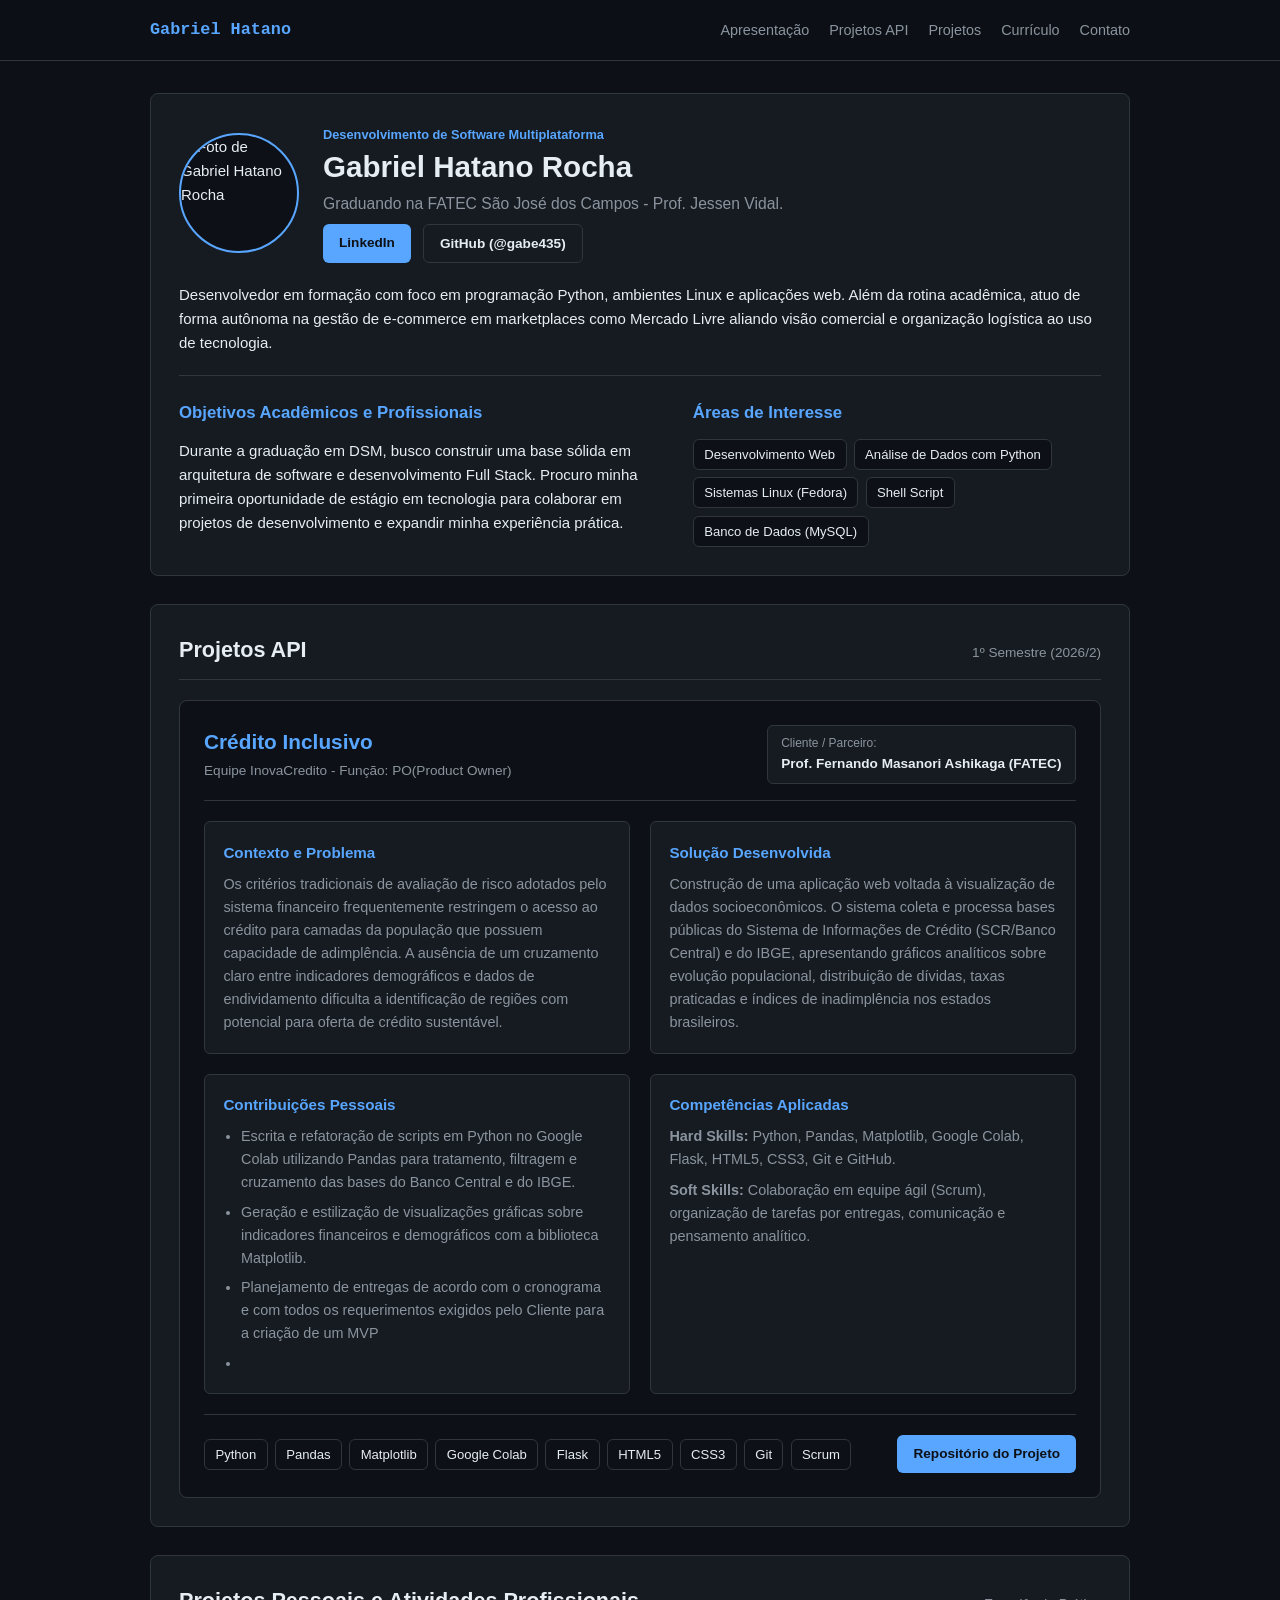
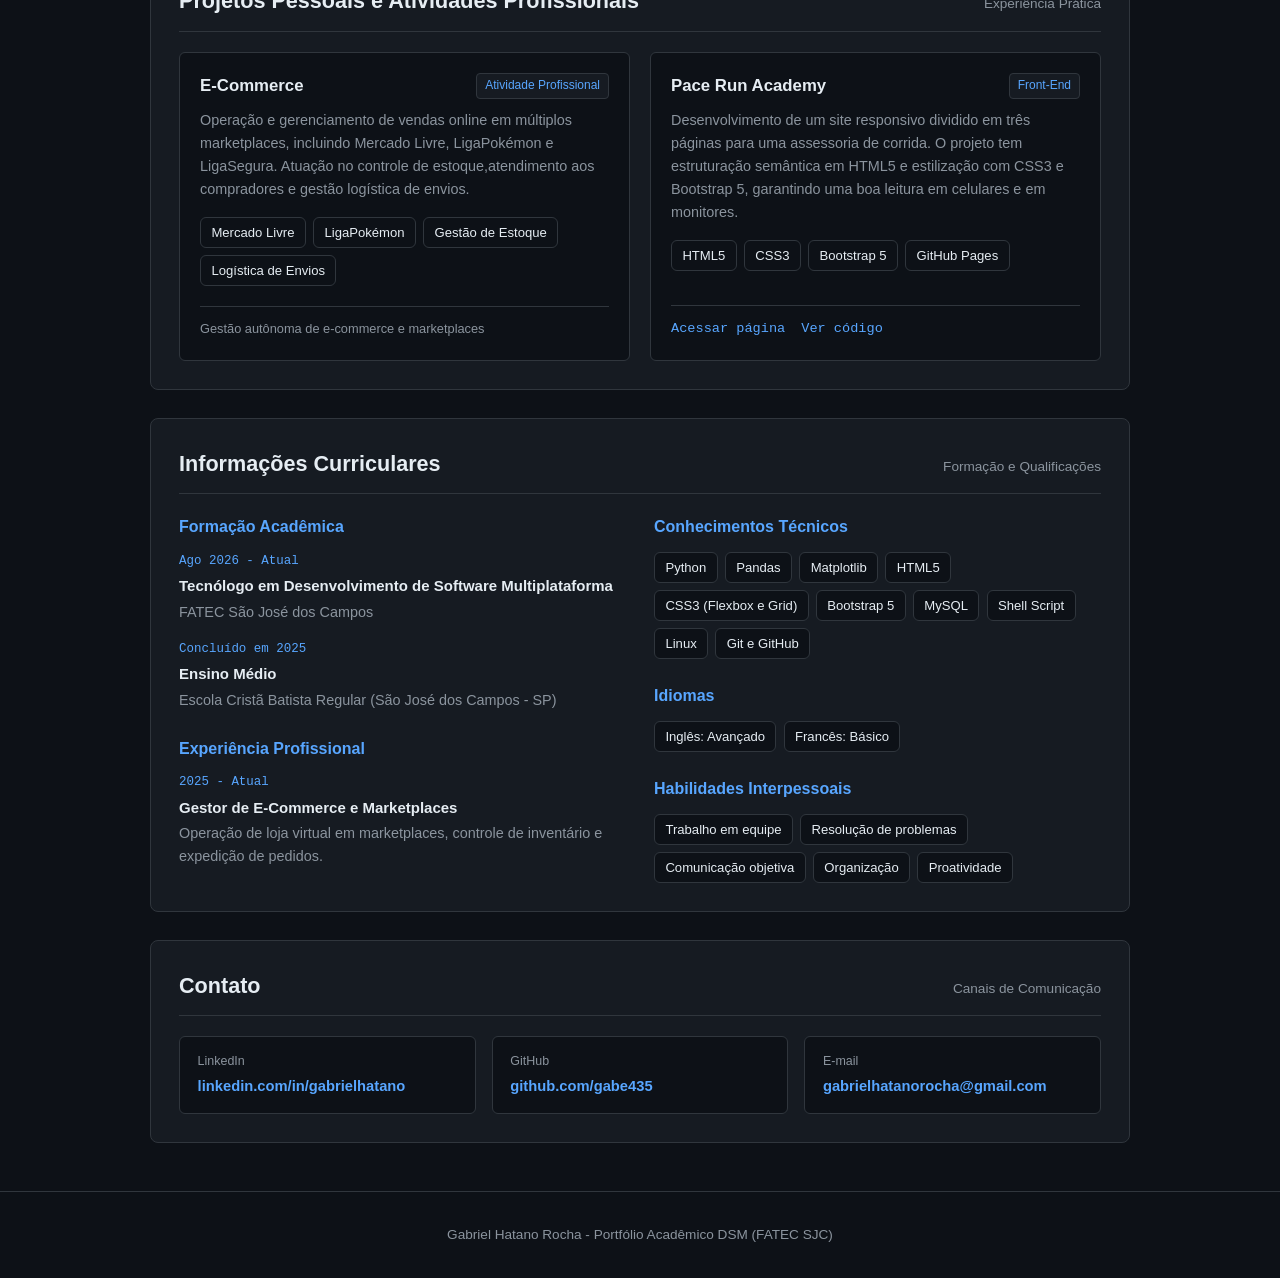
==== index.html @ 2e5ca34a "Add project planning contribution to personal contributions" ====
<!DOCTYPE html>
<html lang="pt-BR">
<head>
    <meta charset="UTF-8">
    <meta name="viewport" content="width=device-width, initial-scale=1.0">
    <title>Gabriel Hatano Rocha | Portfólio Acadêmico</title>
    <link rel="stylesheet" href="style.css">
</head>
<body>

    <header class="header">
        <div class="container navbar">
            <a href="#apresentacao" class="logo">Gabriel Hatano</a>
            <nav aria-label="Menu principal">
                <ul class="nav-links">
                    <li><a href="#apresentacao">Apresentação</a></li>
                    <li><a href="#projetos-api">Projetos API</a></li>
                    <li><a href="#projetos">Projetos</a></li>
                    <li><a href="#curriculo">Currículo</a></li>
                    <li><a href="#contato">Contato</a></li>
                </ul>
            </nav>
        </div>
    </header>

    <main class="container main-layout">
        <section id="apresentacao" class="card section-block">
            <div class="profile-header">
                <img src="https://github.com/gabe435.png" alt="Foto de Gabriel Hatano Rocha" class="profile-img">
                <div class="profile-title">
                    <span class="tag-course">Desenvolvimento de Software Multiplataforma</span>
                    <h1>Gabriel Hatano Rocha</h1>
                    <p class="lead">
                        Graduando na FATEC São José dos Campos - Prof. Jessen Vidal.
                    </p>
                    <div class="action-links mt-sm">
                        <a href="https://www.linkedin.com/in/gabrielhatano/" target="_blank" rel="noopener noreferrer" class="btn btn-primary">
                            LinkedIn
                        </a>
                        <a href="https://github.com/gabe435" target="_blank" rel="noopener noreferrer" class="btn btn-outline">
                            GitHub (@gabe435)
                        </a>
                    </div>
                </div>
            </div>

            <p class="bio-text">
                Desenvolvedor em formação com foco em programação Python, ambientes Linux e aplicações web. Além da rotina acadêmica, atuo de forma autônoma na gestão de e-commerce em marketplaces como Mercado Livre aliando visão comercial e organização logística ao uso de tecnologia.
            </p>

            <div class="info-grid">
                <div class="info-box">
                    <h2>Objetivos Acadêmicos e Profissionais</h2>
                    <p class="text-block">
                        Durante a graduação em DSM, busco construir uma base sólida em arquitetura de software e desenvolvimento Full Stack. Procuro minha primeira oportunidade de estágio em tecnologia para colaborar em projetos de desenvolvimento e expandir minha experiência prática.
                    </p>
                </div>

                <div class="info-box">
                    <h2>Áreas de Interesse</h2>
                    <ul class="pill-list">
                        <li>Desenvolvimento Web</li>
                        <li>Análise de Dados com Python</li>
                        <li>Sistemas Linux (Fedora)</li>
                        <li>Shell Script</li>
                        <li>Banco de Dados (MySQL)</li>
                    </ul>
                </div>
            </div>
        </section>

        <section id="projetos-api" class="card section-block">
            <div class="section-title-bar">
                <h2>Projetos API</h2>
                <span>1º Semestre (2026/2)</span>
            </div>

            <article class="api-project">
                <div class="api-header">
                    <div>
                        <h3>Crédito Inclusivo</h3>
                        <span class="api-subtitle">Equipe InovaCredito - Função: PO(Product Owner)</span>
                    </div>
                    <div class="partner-info">
                        <span>Cliente / Parceiro:</span>
                        <strong>Prof. Fernando Masanori Ashikaga (FATEC)</strong>
                    </div>
                </div>

                <div class="api-grid">
                    <div class="api-item">
                        <h4>Contexto e Problema</h4>
                        <p>
                            Os critérios tradicionais de avaliação de risco adotados pelo sistema financeiro frequentemente restringem o acesso ao crédito para camadas da população que possuem capacidade de adimplência. A ausência de um cruzamento claro entre indicadores demográficos e dados de endividamento dificulta a identificação de regiões com potencial para oferta de crédito sustentável.
                        </p>
                    </div>

                    <div class="api-item">
                        <h4>Solução Desenvolvida</h4>
                        <p>
                            Construção de uma aplicação web voltada à visualização de dados socioeconômicos. O sistema coleta e processa bases públicas do Sistema de Informações de Crédito (SCR/Banco Central) e do IBGE, apresentando gráficos analíticos sobre evolução populacional, distribuição de dívidas, taxas praticadas e índices de inadimplência nos estados brasileiros.
                        </p>
                    </div>

                    <div class="api-item">
                        <h4>Contribuições Pessoais</h4>
                        <ul class="bullet-list">
                            <li>Escrita e refatoração de scripts em Python no Google Colab utilizando Pandas para tratamento, filtragem e cruzamento das bases do Banco Central e do IBGE.</li>
                            <li>Geração e estilização de visualizações gráficas sobre indicadores financeiros e demográficos com a biblioteca Matplotlib.</li>
                            <li>Planejamento de entregas de acordo com o cronograma e com todos os requerimentos exigidos pelo Cliente para a criação de um MVP</li>
                            <li></li>
                        </ul>
                    </div>

                    <div class="api-item">
                        <h4>Competências Aplicadas</h4>
                        <p><strong>Hard Skills:</strong> Python, Pandas, Matplotlib, Google Colab, Flask, HTML5, CSS3, Git e GitHub.</p>
                        <p class="mt-sm"><strong>Soft Skills:</strong> Colaboração em equipe ágil (Scrum), organização de tarefas por entregas, comunicação e pensamento analítico.</p>
                    </div>
                </div>

                <div class="api-footer">
                    <ul class="pill-list">
                        <li>Python</li>
                        <li>Pandas</li>
                        <li>Matplotlib</li>
                        <li>Google Colab</li>
                        <li>Flask</li>
                        <li>HTML5</li>
                        <li>CSS3</li>
                        <li>Git</li>
                        <li>Scrum</li>
                    </ul>

                    <div class="action-links">
                        <a href="https://github.com/gabe435/InovaCredito" target="_blank" rel="noopener noreferrer" class="btn btn-primary">
                            Repositório do Projeto
                        </a>
                    </div>
                </div>
            </article>
        </section>

        <section id="projetos" class="card section-block">
            <div class="section-title-bar">
                <h2>Projetos Pessoais e Atividades Profissionais</h2>
                <span>Experiência Prática</span>
            </div>

            <div class="projects-grid">
                <article class="project-box">
                    <div>
                        <div class="project-top">
                            <h3>E-Commerce</h3>
                            <span class="tag-small">Atividade Profissional</span>
                        </div>
                        <p>
                            Operação e gerenciamento de vendas online em múltiplos marketplaces, incluindo Mercado Livre, LigaPokémon e LigaSegura. Atuação no controle de estoque,atendimento aos compradores e gestão logística de envios.
                        </p>
                        <ul class="pill-list">
                            <li>Mercado Livre</li>
                            <li>LigaPokémon</li>
                            <li>Gestão de Estoque</li>
                            <li>Logística de Envios</li>
                        </ul>
                    </div>
                    <div class="project-actions">
                        <span class="muted-note">Gestão autônoma de e-commerce e marketplaces</span>
                    </div>
                </article>

                <article class="project-box">
                    <div>
                        <div class="project-top">
                            <h3>Pace Run Academy</h3>
                            <span class="tag-small">Front-End</span>
                        </div>
                        <p>
                            Desenvolvimento de um site responsivo dividido em três páginas para uma assessoria de corrida. O projeto tem estruturação semântica em HTML5 e estilização com CSS3 e Bootstrap 5, garantindo uma boa leitura  em celulares e em monitores.
                        </p>
                        <ul class="pill-list">
                            <li>HTML5</li>
                            <li>CSS3</li>
                            <li>Bootstrap 5</li>
                            <li>GitHub Pages</li>
                        </ul>
                    </div>
                    <div class="project-actions">
                        <a href="https://gabe435.github.io/Pace-Run-Academy/" target="_blank" rel="noopener noreferrer" class="link-btn">Acessar página</a>
                        <a href="https://github.com/gabe435/Pace-Run-Academy" target="_blank" rel="noopener noreferrer" class="link-btn">Ver código</a>
                    </div>
                </article>
            </div>
        </section>

        <section id="curriculo" class="card section-block">
            <div class="section-title-bar">
                <h2>Informações Curriculares</h2>
                <span>Formação e Qualificações</span>
            </div>

            <div class="curriculum-grid">
                <div class="curr-block">
                    <h3>Formação Acadêmica</h3>
                    <ul class="timeline-list">
                        <li>
                            <span class="time-label">Ago 2026 - Atual</span>
                            <strong>Tecnólogo em Desenvolvimento de Software Multiplataforma</strong>
                            <span>FATEC São José dos Campos</span>
                        </li>
                        <li>
                            <span class="time-label">Concluído em 2025</span>
                            <strong>Ensino Médio</strong>
                            <span>Escola Cristã Batista Regular (São José dos Campos - SP)</span>
                        </li>
                    </ul>

                    <h3 class="mt-md">Experiência Profissional</h3>
                    <ul class="timeline-list">
                        <li>
                            <span class="time-label">2025 - Atual</span>
                            <strong>Gestor de E-Commerce e Marketplaces</strong>
                            <span>Operação de loja virtual em marketplaces, controle de inventário e expedição de pedidos.</span>
                        </li>
                    </ul>
                </div>

                <div class="curr-block">
                    <h3>Conhecimentos Técnicos</h3>
                    <ul class="pill-list">
                        <li>Python</li>
                        <li>Pandas</li>
                        <li>Matplotlib</li>
                        <li>HTML5</li>
                        <li>CSS3 (Flexbox e Grid)</li>
                        <li>Bootstrap 5</li>
                        <li>MySQL</li>
                        <li>Shell Script</li>
                        <li>Linux</li>
                        <li>Git e GitHub</li>
                    </ul>

                    <h3 class="mt-md">Idiomas</h3>
                    <ul class="pill-list">
                        <li>Inglês: Avançado</li>
                        <li>Francês: Básico</li>
                    </ul>

                    <h3 class="mt-md">Habilidades Interpessoais</h3>
                    <ul class="pill-list">
                        <li>Trabalho em equipe</li>
                        <li>Resolução de problemas</li>
                        <li>Comunicação objetiva</li>
                        <li>Organização</li>
                        <li>Proatividade</li>
                    </ul>
                </div>
            </div>
        </section>

        <section id="contato" class="card section-block">
            <div class="section-title-bar">
                <h2>Contato</h2>
                <span>Canais de Comunicação</span>
            </div>

            <div class="contact-flex">
                <a href="https://www.linkedin.com/in/gabrielhatano/" target="_blank" rel="noopener noreferrer" class="contact-item">
                    <span>LinkedIn</span>
                    <strong>linkedin.com/in/gabrielhatano</strong>
                </a>
                <a href="https://github.com/gabe435" target="_blank" rel="noopener noreferrer" class="contact-item">
                    <span>GitHub</span>
                    <strong>github.com/gabe435</strong>
                </a>
                <a href="mailto:gabrielhatanorocha@email.com" class="contact-item">
                    <span>E-mail</span>
                    <strong>gabrielhatanorocha@gmail.com</strong>
                </a>
            </div>
        </section>
    </main>

    <footer class="footer">
        <div class="container footer-content">
            <p>Gabriel Hatano Rocha - Portfólio Acadêmico DSM (FATEC SJC)</p>
        </div>
    </footer>

</body>
</html>
---- style.css ----
:root {
    --bg-body: #0d1117;
    --bg-card: #161b22;
    --bg-inner: #0d1117;
    --border: #30363d;
    --text-main: #e6edf3;
    --text-muted: #8b949e;
    --accent: #58a6ff;
    --accent-hover: #388bfd;
    --max-w: 1020px;
    --radius: 8px;
}

* {
    margin: 0;
    padding: 0;
    box-sizing: border-box;
}

html {
    scroll-behavior: smooth;
}

body {
    font-family: -apple-system, BlinkMacSystemFont, "Segoe UI", Roboto, Helvetica, Arial, sans-serif;
    background-color: var(--bg-body);
    color: var(--text-main);
    line-height: 1.6;
    font-size: 15px;
}

.container {
    max-width: var(--max-w);
    margin: 0 auto;
    padding: 0 1.25rem;
}

.header {
    position: sticky;
    top: 0;
    z-index: 50;
    background-color: rgba(13, 17, 23, 0.92);
    backdrop-filter: blur(8px);
    border-bottom: 1px solid var(--border);
}

.navbar {
    display: flex;
    justify-content: space-between;
    align-items: center;
    min-height: 60px;
    flex-wrap: wrap;
    gap: 1rem;
}

.logo {
    font-family: ui-monospace, SFMono-Regular, Menlo, Monaco, Consolas, monospace;
    font-size: 1.05rem;
    font-weight: 700;
    color: var(--accent);
    text-decoration: none;
}

.nav-links {
    display: flex;
    align-items: center;
    gap: 1.25rem;
    list-style: none;
    flex-wrap: wrap;
}

.nav-links a {
    color: var(--text-muted);
    text-decoration: none;
    font-size: 0.9rem;
    transition: color 0.15s ease;
}

.nav-links a:hover {
    color: var(--accent);
}

.main-layout {
    display: flex;
    flex-direction: column;
    gap: 1.75rem;
    padding-top: 2rem;
    padding-bottom: 3rem;
}

.card {
    background-color: var(--bg-card);
    border: 1px solid var(--border);
    border-radius: var(--radius);
    padding: 1.75rem;
}

.section-block {
    scroll-margin-top: 76px;
}

.profile-header {
    display: flex;
    align-items: center;
    gap: 1.5rem;
    margin-bottom: 1.25rem;
}

.profile-img {
    width: 120px;
    height: 120px;
    border-radius: 50%;
    object-fit: cover;
    border: 2px solid var(--accent);
    background-color: var(--bg-inner);
    flex-shrink: 0;
}

.tag-course {
    display: inline-block;
    font-size: 0.8rem;
    color: var(--accent);
    font-weight: 600;
    margin-bottom: 0.25rem;
}

.profile-title h1 {
    font-size: 1.85rem;
    line-height: 1.2;
    margin-bottom: 0.35rem;
}

.lead {
    color: var(--text-muted);
    font-size: 0.98rem;
}

.bio-text {
    color: var(--text-main);
    margin-bottom: 1.5rem;
    padding-bottom: 1.25rem;
    border-bottom: 1px solid var(--border);
}

.info-grid {
    display: grid;
    grid-template-columns: 1.2fr 1fr;
    gap: 1.5rem;
}

.info-box h2 {
    font-size: 1.05rem;
    color: var(--accent);
    margin-bottom: 0.75rem;
}

.clean-list {
    list-style: none;
    display: flex;
    flex-direction: column;
    gap: 0.65rem;
    color: var(--text-muted);
}

.clean-list strong {
    color: var(--text-main);
}

.pill-list {
    display: flex;
    flex-wrap: wrap;
    gap: 0.45rem;
    list-style: none;
}

.pill-list li {
    background-color: var(--bg-inner);
    border: 1px solid var(--border);
    color: var(--text-main);
    padding: 0.25rem 0.65rem;
    border-radius: 6px;
    font-size: 0.82rem;
}

.section-title-bar {
    display: flex;
    justify-content: space-between;
    align-items: baseline;
    flex-wrap: wrap;
    gap: 0.5rem;
    padding-bottom: 0.75rem;
    margin-bottom: 1.25rem;
    border-bottom: 1px solid var(--border);
}

.section-title-bar h2 {
    font-size: 1.35rem;
}

.section-title-bar span {
    font-size: 0.85rem;
    color: var(--text-muted);
}

.section-intro {
    color: var(--text-muted);
    margin-bottom: 1.25rem;
}

.api-project {
    background-color: var(--bg-inner);
    border: 1px solid var(--border);
    border-radius: var(--radius);
    padding: 1.5rem;
}

.api-header {
    display: flex;
    justify-content: space-between;
    align-items: flex-start;
    flex-wrap: wrap;
    gap: 1rem;
    margin-bottom: 1.25rem;
    padding-bottom: 1rem;
    border-bottom: 1px solid var(--border);
}

.api-header h3 {
    font-size: 1.3rem;
    color: var(--accent);
}

.api-subtitle {
    font-size: 0.85rem;
    color: var(--text-muted);
}

.partner-info {
    background-color: var(--bg-card);
    border: 1px solid var(--border);
    padding: 0.5rem 0.85rem;
    border-radius: 6px;
    font-size: 0.85rem;
    display: flex;
    flex-direction: column;
}

.partner-info span {
    color: var(--text-muted);
    font-size: 0.75rem;
}

.api-grid {
    display: grid;
    grid-template-columns: repeat(2, 1fr);
    gap: 1.25rem;
    margin-bottom: 1.25rem;
}

.api-item {
    background-color: var(--bg-card);
    border: 1px solid var(--border);
    border-radius: 6px;
    padding: 1.15rem;
}

.api-item h4 {
    color: var(--accent);
    font-size: 0.95rem;
    margin-bottom: 0.5rem;
}

.api-item p {
    color: var(--text-muted);
    font-size: 0.9rem;
}

.bullet-list {
    padding-left: 1.1rem;
    color: var(--text-muted);
    font-size: 0.9rem;
    display: flex;
    flex-direction: column;
    gap: 0.4rem;
}

.mt-sm {
    margin-top: 0.5rem;
}

.mt-md {
    margin-top: 1.5rem;
}

.api-footer {
    border-top: 1px solid var(--border);
    padding-top: 1.25rem;
    display: flex;
    justify-content: space-between;
    align-items: center;
    flex-wrap: wrap;
    gap: 1rem;
}

.action-links {
    display: flex;
    flex-wrap: wrap;
    gap: 0.75rem;
}

.btn {
    display: inline-block;
    padding: 0.5rem 1rem;
    border-radius: 6px;
    font-size: 0.85rem;
    font-weight: 600;
    text-decoration: none;
    transition: all 0.15s ease;
}

.btn-primary {
    background-color: var(--accent);
    color: #0d1117;
}

.btn-primary:hover {
    background-color: var(--accent-hover);
    color: #ffffff;
}

.btn-outline {
    border: 1px solid var(--border);
    color: var(--text-main);
    background-color: var(--bg-card);
}

.btn-outline:hover {
    border-color: var(--accent);
    color: var(--accent);
}

.projects-grid {
    display: grid;
    grid-template-columns: repeat(auto-fit, minmax(280px, 1fr));
    gap: 1.25rem;
}

.project-box {
    background-color: var(--bg-inner);
    border: 1px solid var(--border);
    border-radius: 6px;
    padding: 1.25rem;
    display: flex;
    flex-direction: column;
    justify-content: space-between;
    gap: 1.25rem;
}

.project-top {
    display: flex;
    justify-content: space-between;
    align-items: flex-start;
    gap: 0.5rem;
    margin-bottom: 0.6rem;
}

.project-top h3 {
    font-size: 1.05rem;
}

.tag-small {
    font-size: 0.75rem;
    color: var(--accent);
    border: 1px solid var(--border);
    background-color: var(--bg-card);
    padding: 0.15rem 0.5rem;
    border-radius: 4px;
    white-space: nowrap;
}

.project-box p {
    color: var(--text-muted);
    font-size: 0.9rem;
    margin-bottom: 1rem;
}

.project-actions {
    display: flex;
    gap: 1rem;
    align-items: center;
    border-top: 1px solid var(--border);
    padding-top: 0.75rem;
}

.link-btn {
    font-family: ui-monospace, SFMono-Regular, Menlo, Monaco, Consolas, monospace;
    font-size: 0.85rem;
    color: var(--accent);
    text-decoration: none;
}

.link-btn:hover {
    text-decoration: underline;
}

.muted-note {
    font-size: 0.8rem;
    color: var(--text-muted);
}

.curriculum-grid {
    display: grid;
    grid-template-columns: 1fr 1fr;
    gap: 1.75rem;
}

.curr-block h3 {
    font-size: 1rem;
    color: var(--accent);
    margin-bottom: 0.75rem;
}

.timeline-list {
    list-style: none;
    display: flex;
    flex-direction: column;
    gap: 1rem;
}

.timeline-list li {
    display: flex;
    flex-direction: column;
    gap: 0.15rem;
}

.time-label {
    font-size: 0.78rem;
    color: var(--accent);
    font-family: ui-monospace, SFMono-Regular, Menlo, Monaco, Consolas, monospace;
}

.timeline-list span:last-child {
    color: var(--text-muted);
    font-size: 0.9rem;
}

.contact-flex {
    display: flex;
    flex-wrap: wrap;
    gap: 1rem;
}

.contact-item {
    flex: 1 1 200px;
    background-color: var(--bg-inner);
    border: 1px solid var(--border);
    border-radius: 6px;
    padding: 0.9rem 1.1rem;
    text-decoration: none;
    display: flex;
    flex-direction: column;
    gap: 0.2rem;
    transition: border-color 0.15s ease;
}

.contact-item:hover {
    border-color: var(--accent);
}

.contact-item span {
    font-size: 0.78rem;
    color: var(--text-muted);
}

.contact-item strong {
    color: var(--accent);
    font-size: 0.92rem;
}

.footer {
    border-top: 1px solid var(--border);
    padding: 2rem 0;
    text-align: center;
    color: var(--text-muted);
    font-size: 0.85rem;
}

@media (max-width: 768px) {
    .profile-header {
        flex-direction: column;
        text-align: center;
    }

    .info-grid,
    .api-grid,
    .curriculum-grid {
        grid-template-columns: 1fr;
    }

    .navbar {
        justify-content: center;
        padding: 0.6rem 0;
    }
}
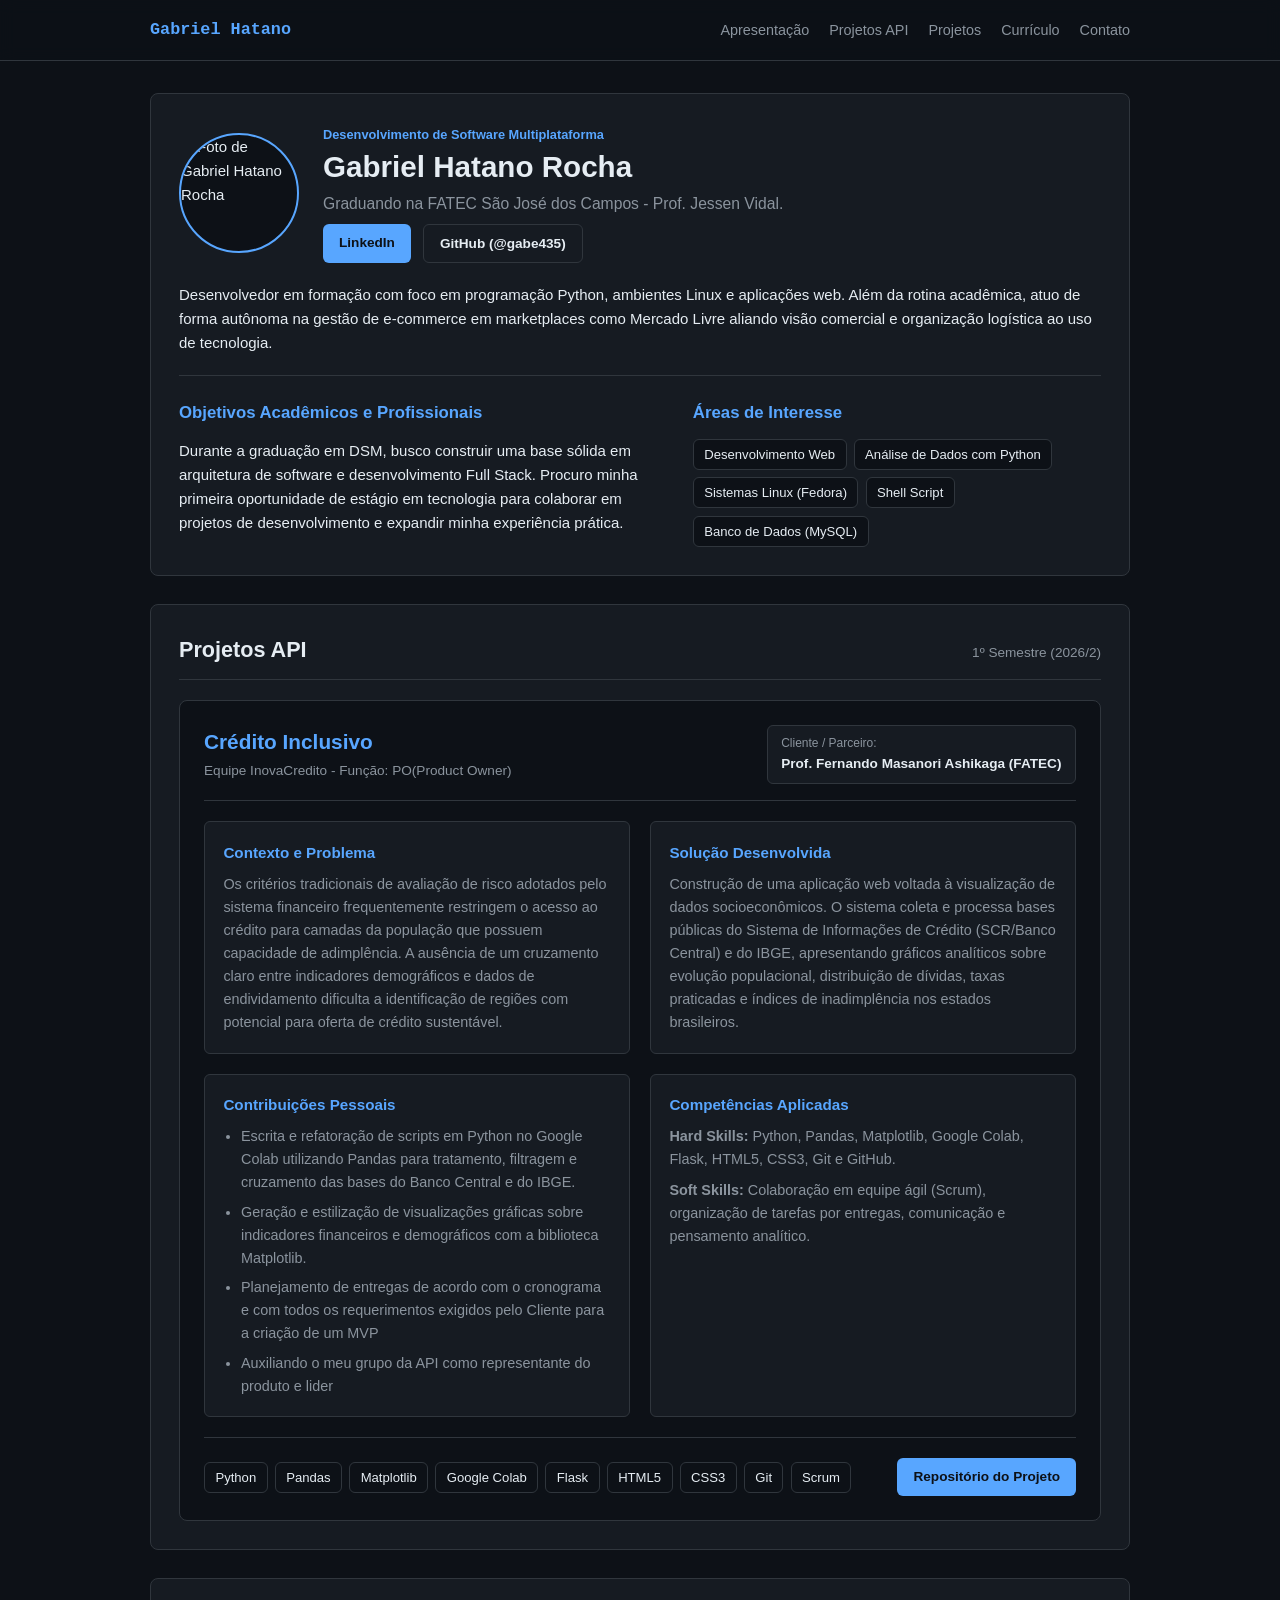
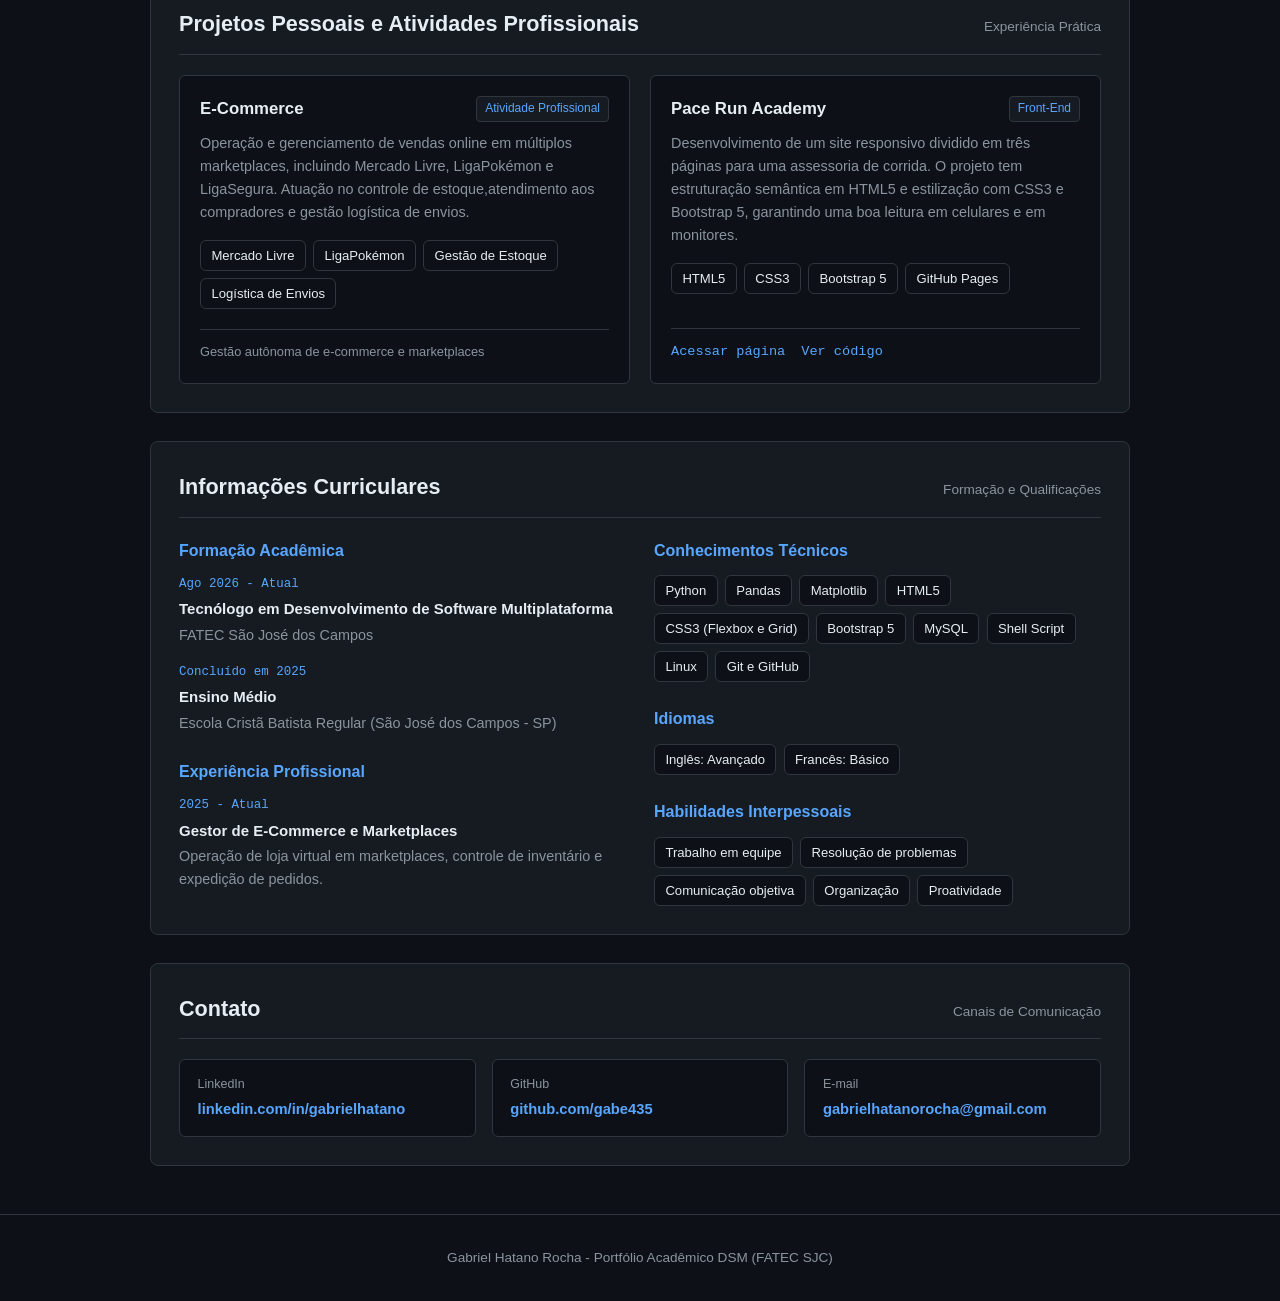
==== commit 0871d7fe: "Update list item in index.html" ====
--- a/index.html
+++ b/index.html
@@ -108,7 +108,7 @@
                             <li>Escrita e refatoração de scripts em Python no Google Colab utilizando Pandas para tratamento, filtragem e cruzamento das bases do Banco Central e do IBGE.</li>
                             <li>Geração e estilização de visualizações gráficas sobre indicadores financeiros e demográficos com a biblioteca Matplotlib.</li>
                             <li>Planejamento de entregas de acordo com o cronograma e com todos os requerimentos exigidos pelo Cliente para a criação de um MVP</li>
-                            <li></li>
+                            <li>Auxiliando o meu grupo da API como representante do produto e lider</li>
                         </ul>
                     </div>
 
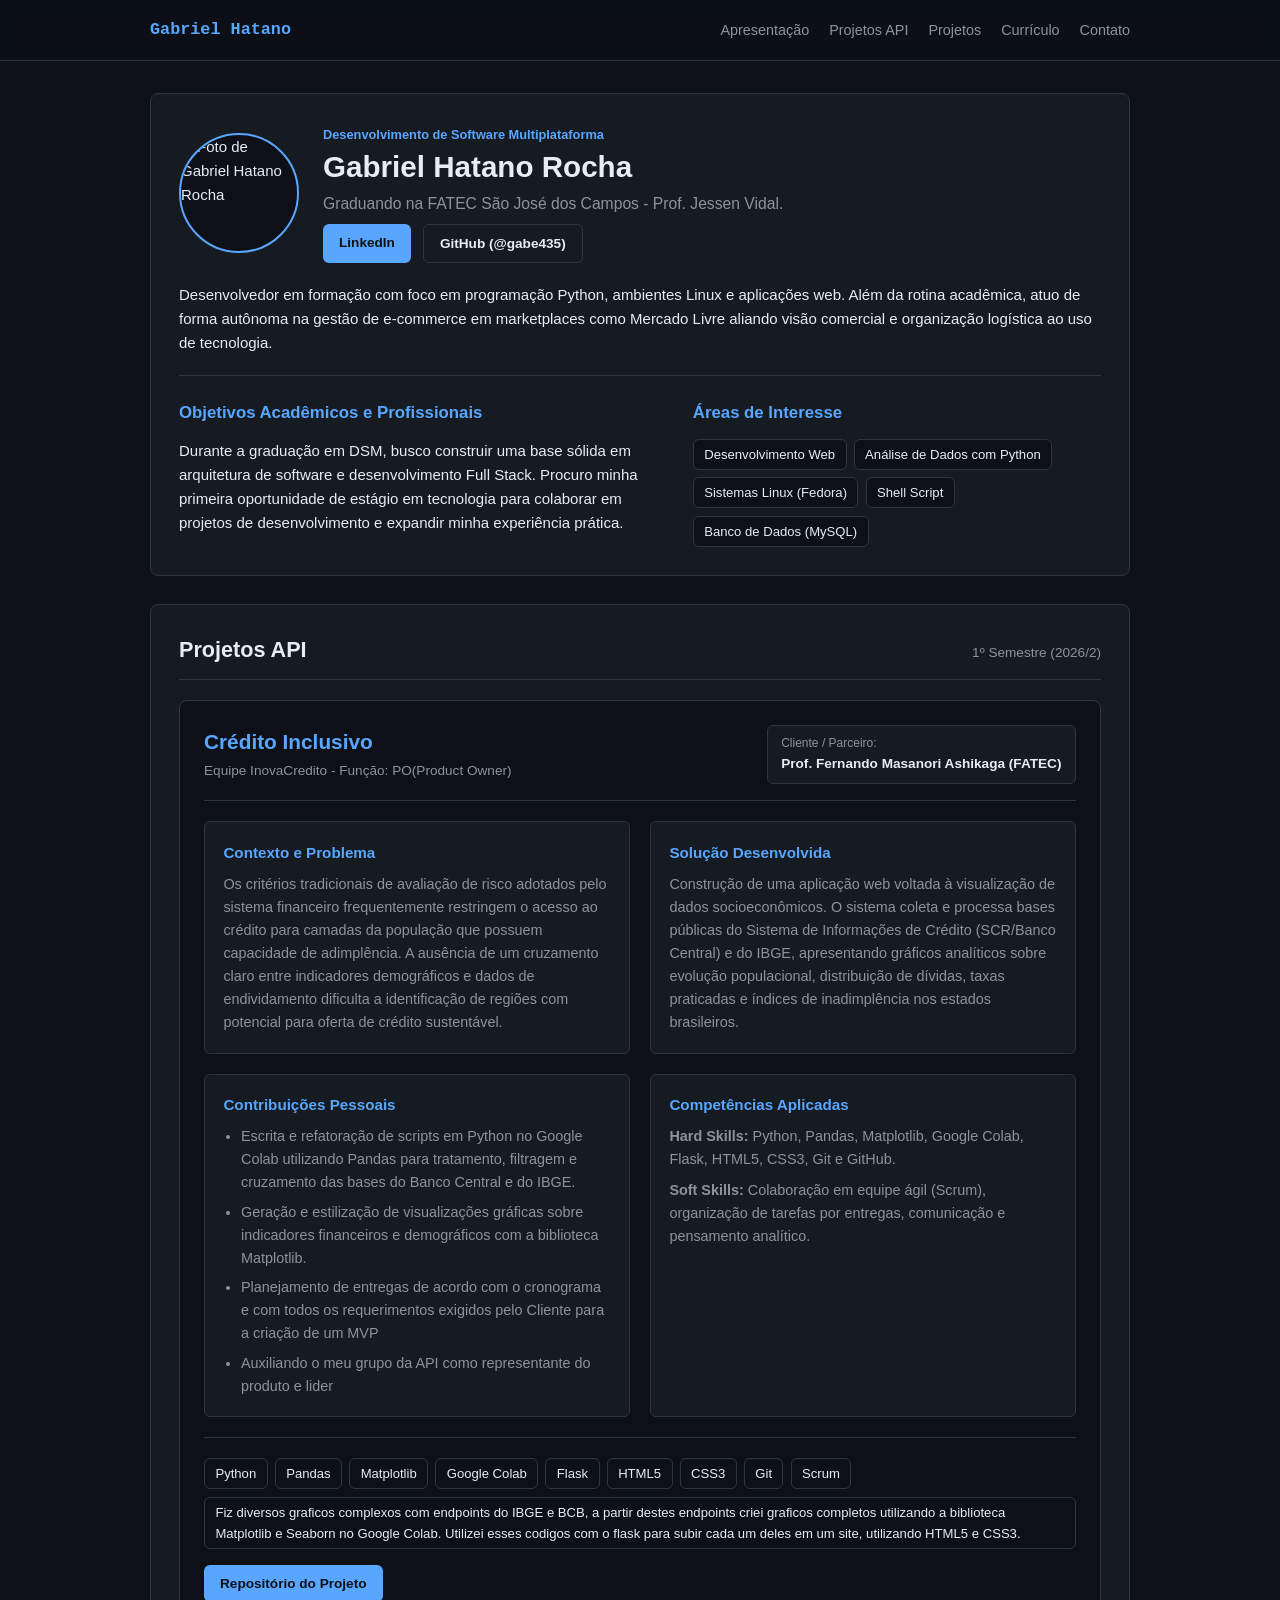
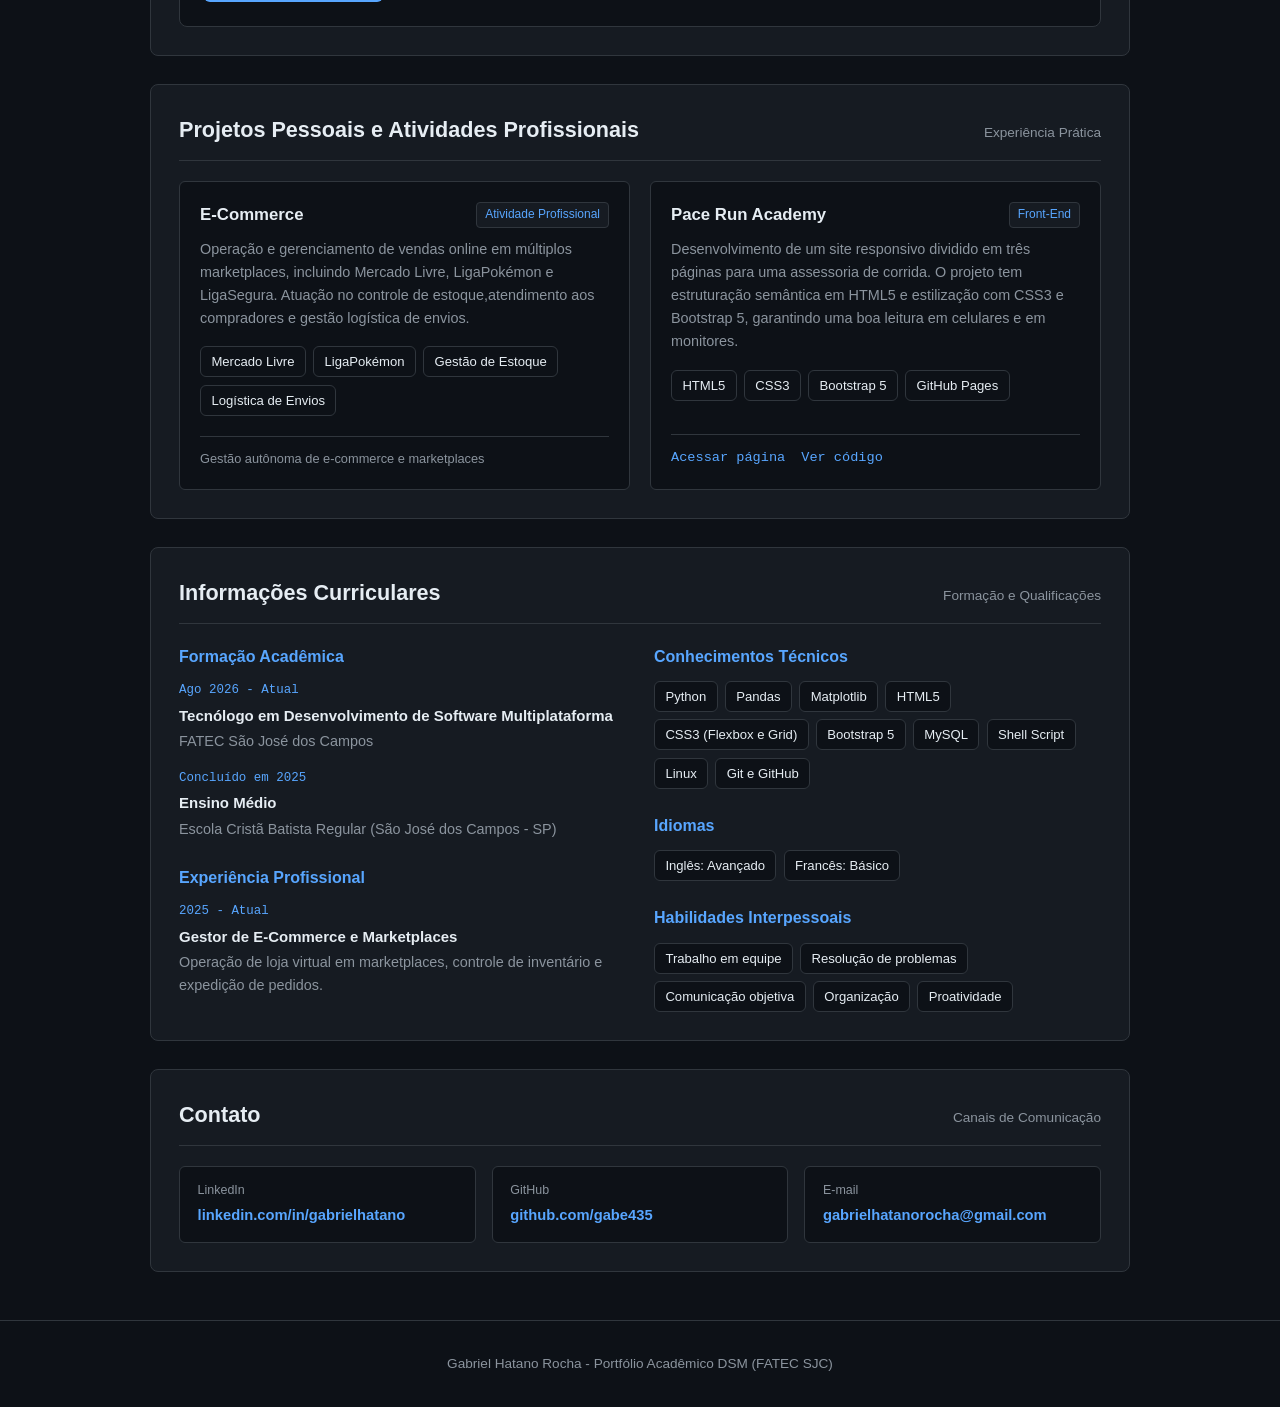
==== commit f4721a50: "Add description of graphing project using Flask Added a new list item describing complex graphs crea" ====
--- a/index.html
+++ b/index.html
@@ -130,6 +130,9 @@
                         <li>CSS3</li>
                         <li>Git</li>
                         <li>Scrum</li>
+
+                        <li>Fiz diversos graficos complexos com endpoints do IBGE e BCB, a partir destes endpoints criei graficos completos utilizando a biblioteca Matplotlib e Seaborn no Google Colab.
+                        Utilizei esses codigos com o flask para subir cada um deles em um site, utilizando HTML5 e CSS3.</li>
                     </ul>
 
                     <div class="action-links">
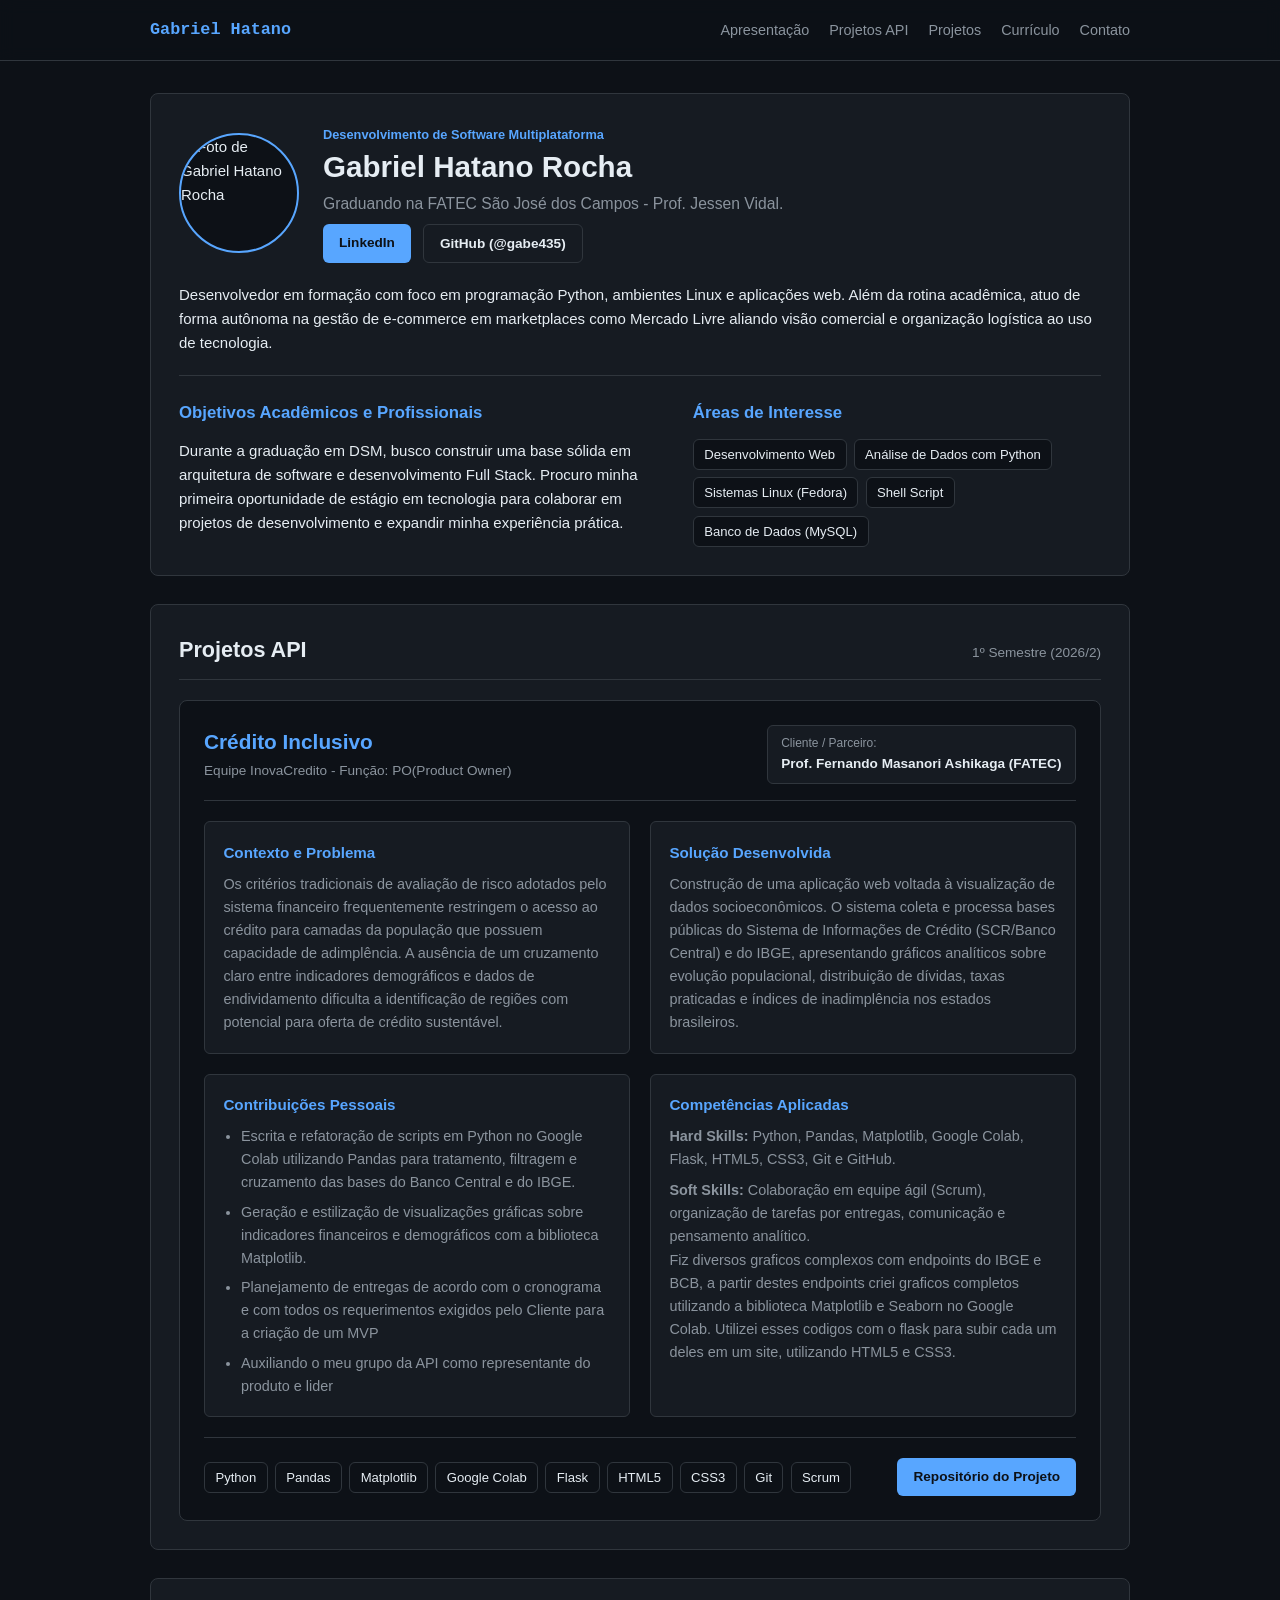
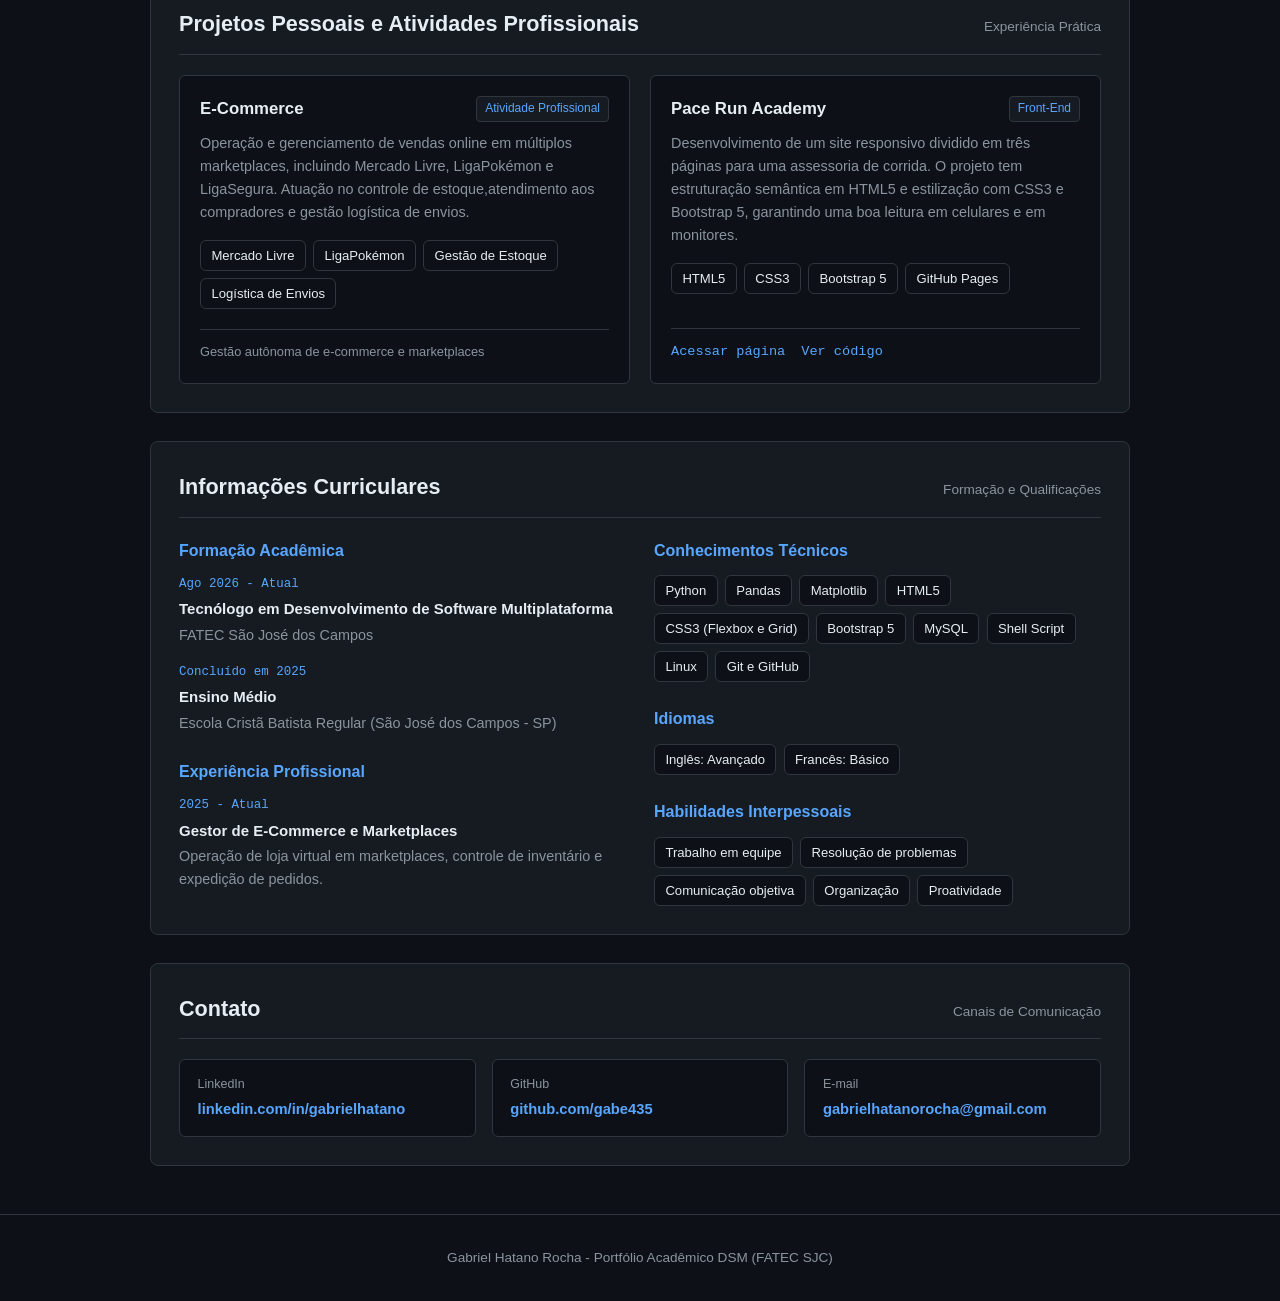
==== commit 6a76b4ee: "Enhance skills section with project details Added a paragraph detailing the creation of complex grap" ====
--- a/index.html
+++ b/index.html
@@ -116,6 +116,8 @@
                         <h4>Competências Aplicadas</h4>
                         <p><strong>Hard Skills:</strong> Python, Pandas, Matplotlib, Google Colab, Flask, HTML5, CSS3, Git e GitHub.</p>
                         <p class="mt-sm"><strong>Soft Skills:</strong> Colaboração em equipe ágil (Scrum), organização de tarefas por entregas, comunicação e pensamento analítico.</p>
+                        <p>Fiz diversos graficos complexos com endpoints do IBGE e BCB, a partir destes endpoints criei graficos completos utilizando a biblioteca Matplotlib e Seaborn no Google Colab.
+                        Utilizei esses codigos com o flask para subir cada um deles em um site, utilizando HTML5 e CSS3.</p>
                     </div>
                 </div>
 
@@ -131,8 +133,6 @@
                         <li>Git</li>
                         <li>Scrum</li>
 
-                        <li>Fiz diversos graficos complexos com endpoints do IBGE e BCB, a partir destes endpoints criei graficos completos utilizando a biblioteca Matplotlib e Seaborn no Google Colab.
-                        Utilizei esses codigos com o flask para subir cada um deles em um site, utilizando HTML5 e CSS3.</li>
                     </ul>
 
                     <div class="action-links">
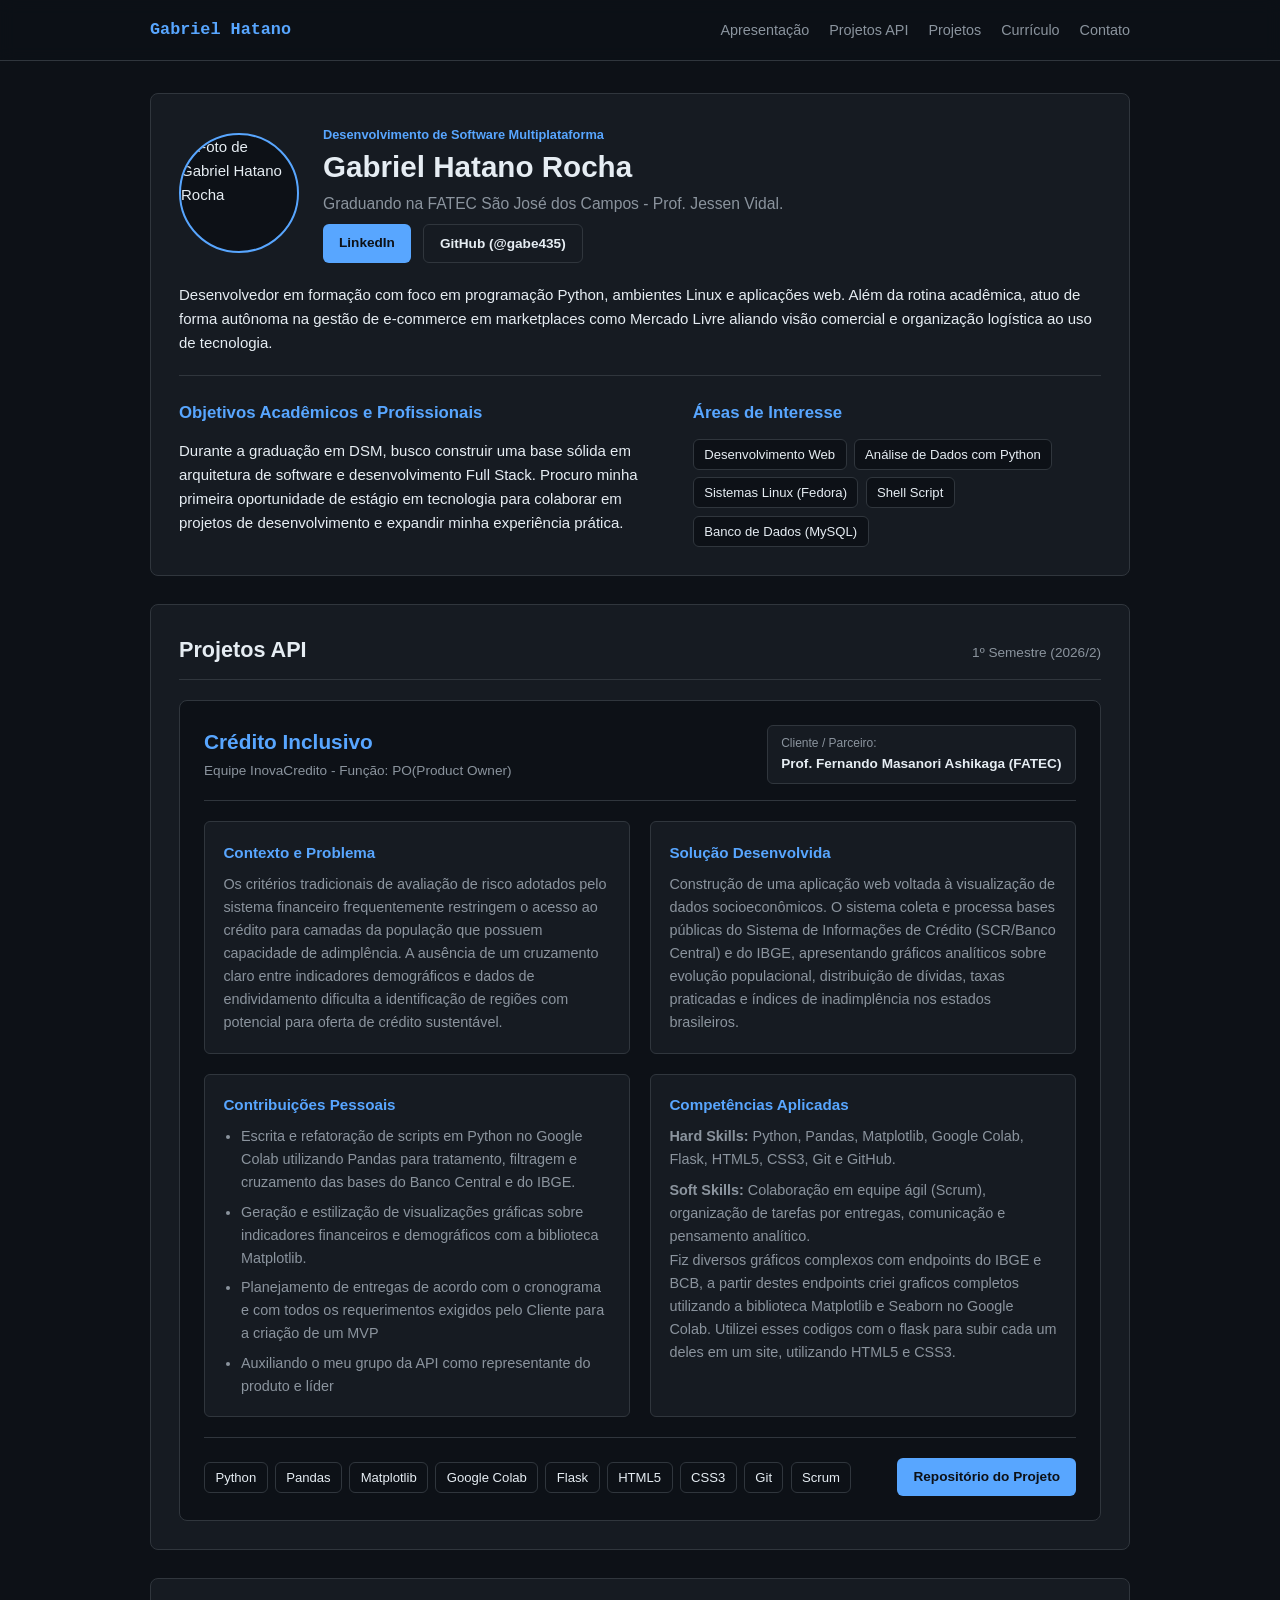
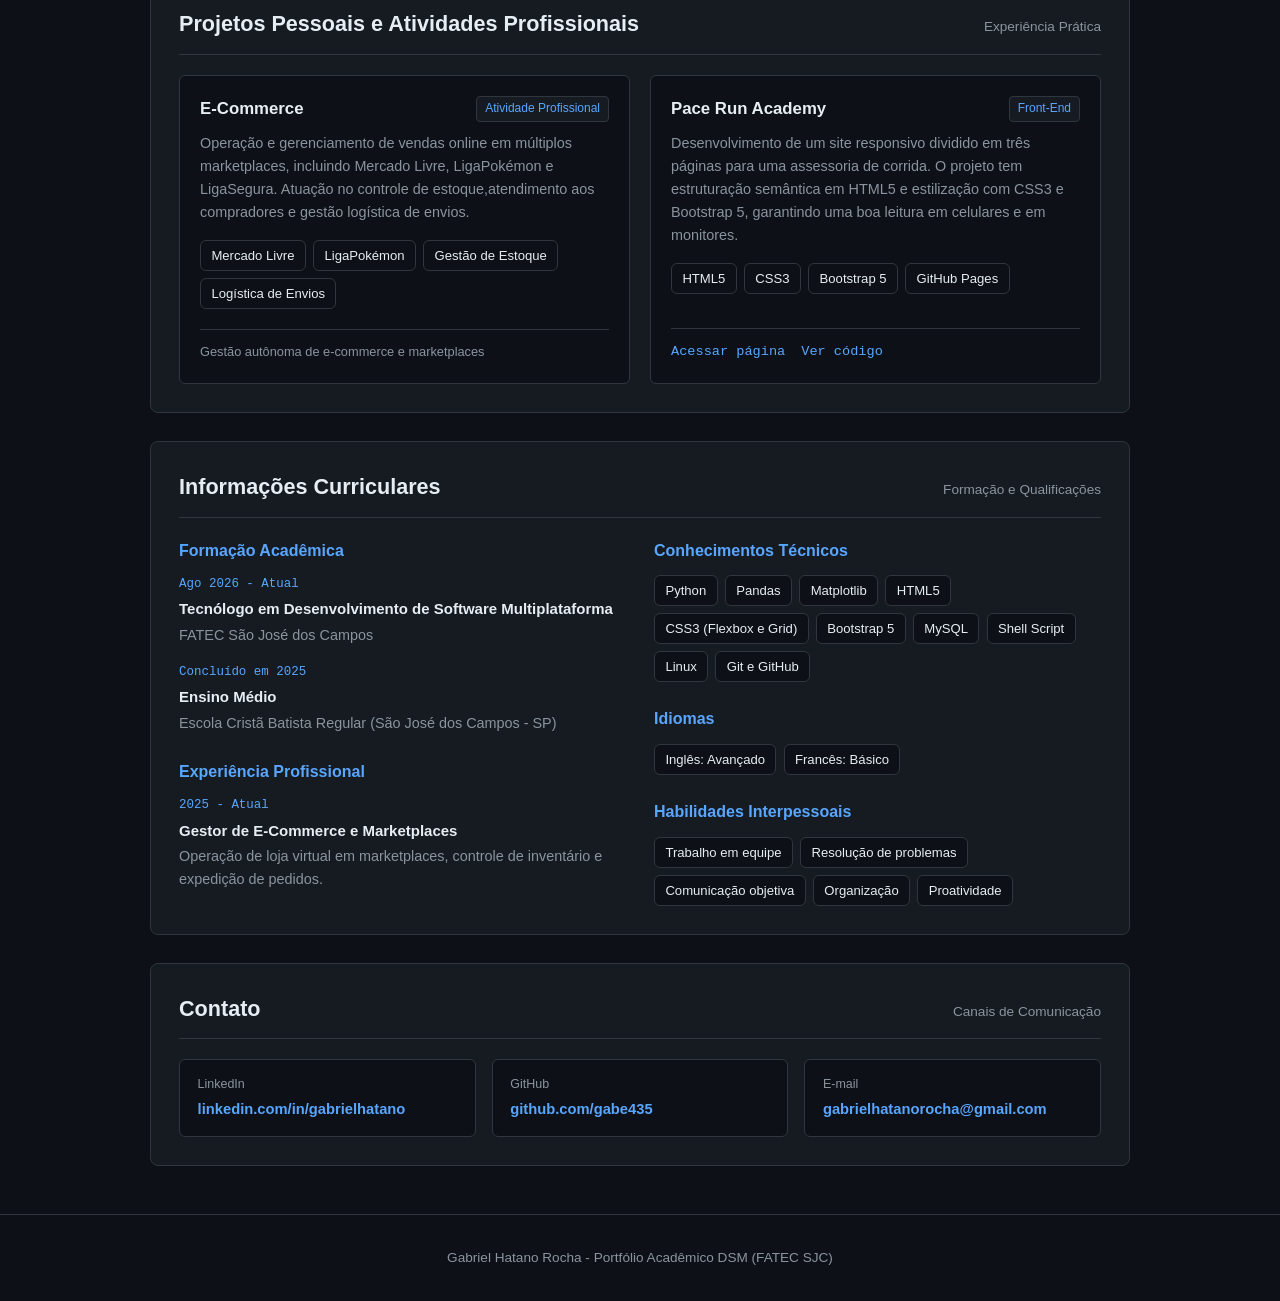
==== commit 04e9ace0: "Fix typos in index.html" ====
--- a/index.html
+++ b/index.html
@@ -108,7 +108,7 @@
                             <li>Escrita e refatoração de scripts em Python no Google Colab utilizando Pandas para tratamento, filtragem e cruzamento das bases do Banco Central e do IBGE.</li>
                             <li>Geração e estilização de visualizações gráficas sobre indicadores financeiros e demográficos com a biblioteca Matplotlib.</li>
                             <li>Planejamento de entregas de acordo com o cronograma e com todos os requerimentos exigidos pelo Cliente para a criação de um MVP</li>
-                            <li>Auxiliando o meu grupo da API como representante do produto e lider</li>
+                            <li>Auxiliando o meu grupo da API como representante do produto e líder</li>
                         </ul>
                     </div>
 
@@ -116,7 +116,7 @@
                         <h4>Competências Aplicadas</h4>
                         <p><strong>Hard Skills:</strong> Python, Pandas, Matplotlib, Google Colab, Flask, HTML5, CSS3, Git e GitHub.</p>
                         <p class="mt-sm"><strong>Soft Skills:</strong> Colaboração em equipe ágil (Scrum), organização de tarefas por entregas, comunicação e pensamento analítico.</p>
-                        <p>Fiz diversos graficos complexos com endpoints do IBGE e BCB, a partir destes endpoints criei graficos completos utilizando a biblioteca Matplotlib e Seaborn no Google Colab.
+                        <p>Fiz diversos gráficos complexos com endpoints do IBGE e BCB, a partir destes endpoints criei graficos completos utilizando a biblioteca Matplotlib e Seaborn no Google Colab.
                         Utilizei esses codigos com o flask para subir cada um deles em um site, utilizando HTML5 e CSS3.</p>
                     </div>
                 </div>
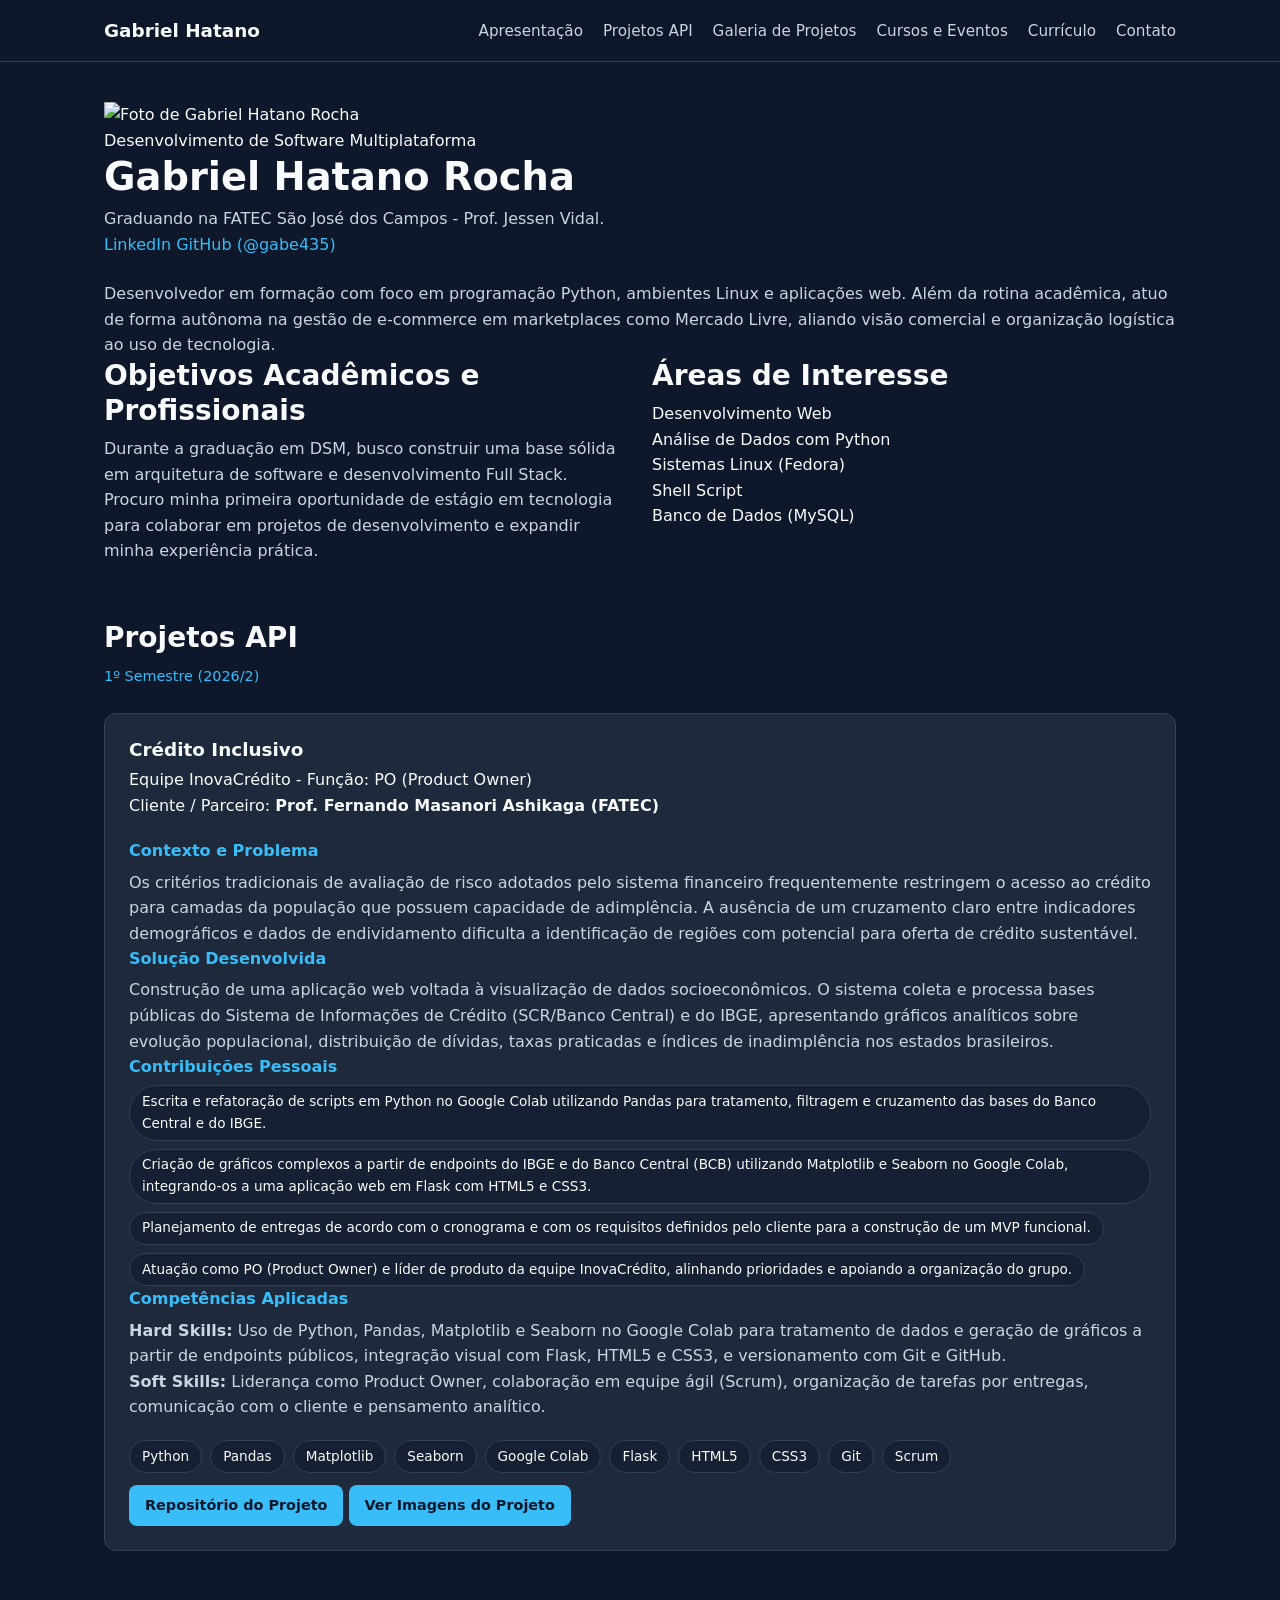
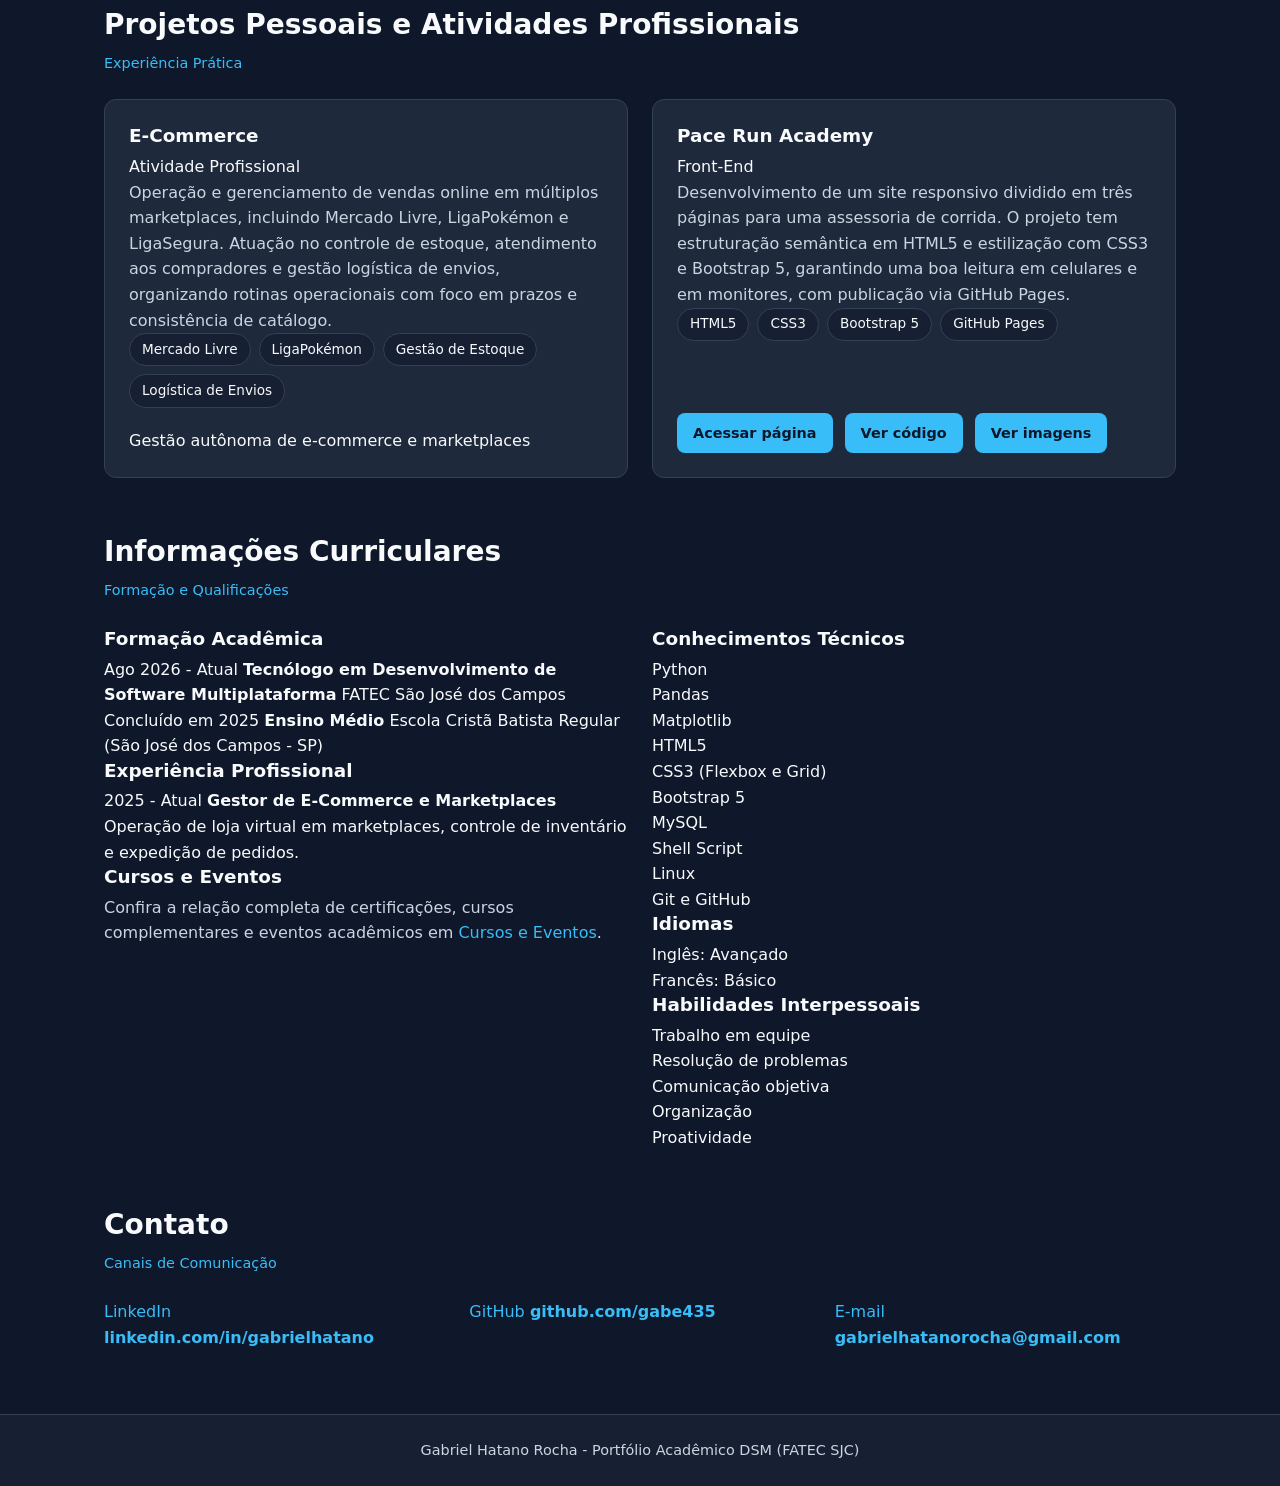
==== commit 4a33667c: "Update portfolio title and structure in index.html" ====
--- a/index.html
+++ b/index.html
@@ -3,19 +3,19 @@
 <head>
     <meta charset="UTF-8">
     <meta name="viewport" content="width=device-width, initial-scale=1.0">
-    <title>Gabriel Hatano Rocha | Portfólio Acadêmico</title>
+    <title>Gabriel Hatano Rocha | Portfólio Acadêmico DSM</title>
     <link rel="stylesheet" href="style.css">
 </head>
 <body>
-
-    <header class="header">
-        <div class="container navbar">
-            <a href="#apresentacao" class="logo">Gabriel Hatano</a>
+    <header>
+        <div>
+            <a href="#apresentacao">Gabriel Hatano</a>
             <nav aria-label="Menu principal">
-                <ul class="nav-links">
+                <ul>
                     <li><a href="#apresentacao">Apresentação</a></li>
                     <li><a href="#projetos-api">Projetos API</a></li>
-                    <li><a href="#projetos">Projetos</a></li>
+                    <li><a href="projetos.html">Galeria de Projetos</a></li>
+                    <li><a href="cursos.html">Cursos e Eventos</a></li>
                     <li><a href="#curriculo">Currículo</a></li>
                     <li><a href="#contato">Contato</a></li>
                 </ul>
@@ -23,42 +23,42 @@
         </div>
     </header>
 
-    <main class="container main-layout">
-        <section id="apresentacao" class="card section-block">
-            <div class="profile-header">
-                <img src="https://github.com/gabe435.png" alt="Foto de Gabriel Hatano Rocha" class="profile-img">
-                <div class="profile-title">
-                    <span class="tag-course">Desenvolvimento de Software Multiplataforma</span>
+    <main>
+        <section id="apresentacao">
+            <div>
+                <img alt="Foto de Gabriel Hatano Rocha" src="https://github.com/gabe435.png">
+                <div>
+                    <span>Desenvolvimento de Software Multiplataforma</span>
                     <h1>Gabriel Hatano Rocha</h1>
-                    <p class="lead">
+                    <p>
                         Graduando na FATEC São José dos Campos - Prof. Jessen Vidal.
                     </p>
-                    <div class="action-links mt-sm">
-                        <a href="https://www.linkedin.com/in/gabrielhatano/" target="_blank" rel="noopener noreferrer" class="btn btn-primary">
+                    <div>
+                        <a href="https://www.linkedin.com/in/gabrielhatano/" rel="noopener noreferrer" target="_blank">
                             LinkedIn
                         </a>
-                        <a href="https://github.com/gabe435" target="_blank" rel="noopener noreferrer" class="btn btn-outline">
+                        <a href="https://github.com/gabe435" rel="noopener noreferrer" target="_blank">
                             GitHub (@gabe435)
                         </a>
                     </div>
                 </div>
             </div>
 
-            <p class="bio-text">
-                Desenvolvedor em formação com foco em programação Python, ambientes Linux e aplicações web. Além da rotina acadêmica, atuo de forma autônoma na gestão de e-commerce em marketplaces como Mercado Livre aliando visão comercial e organização logística ao uso de tecnologia.
+            <p>
+                Desenvolvedor em formação com foco em programação Python, ambientes Linux e aplicações web. Além da rotina acadêmica, atuo de forma autônoma na gestão de e-commerce em marketplaces como Mercado Livre, aliando visão comercial e organização logística ao uso de tecnologia.
             </p>
 
-            <div class="info-grid">
-                <div class="info-box">
+            <div>
+                <div>
                     <h2>Objetivos Acadêmicos e Profissionais</h2>
-                    <p class="text-block">
+                    <p>
                         Durante a graduação em DSM, busco construir uma base sólida em arquitetura de software e desenvolvimento Full Stack. Procuro minha primeira oportunidade de estágio em tecnologia para colaborar em projetos de desenvolvimento e expandir minha experiência prática.
                     </p>
                 </div>
 
-                <div class="info-box">
+                <div>
                     <h2>Áreas de Interesse</h2>
-                    <ul class="pill-list">
+                    <ul>
                         <li>Desenvolvimento Web</li>
                         <li>Análise de Dados com Python</li>
                         <li>Sistemas Linux (Fedora)</li>
@@ -69,168 +69,173 @@
             </div>
         </section>
 
-        <section id="projetos-api" class="card section-block">
-            <div class="section-title-bar">
+        <section id="projetos-api">
+            <div>
                 <h2>Projetos API</h2>
                 <span>1º Semestre (2026/2)</span>
             </div>
 
-            <article class="api-project">
-                <div class="api-header">
+            <article>
+                <div>
                     <div>
                         <h3>Crédito Inclusivo</h3>
-                        <span class="api-subtitle">Equipe InovaCredito - Função: PO(Product Owner)</span>
-                    </div>
-                    <div class="partner-info">
+                        <span>Equipe InovaCrédito - Função: PO (Product Owner)</span>
+                    </div>
+                    <div>
                         <span>Cliente / Parceiro:</span>
                         <strong>Prof. Fernando Masanori Ashikaga (FATEC)</strong>
                     </div>
                 </div>
 
-                <div class="api-grid">
-                    <div class="api-item">
+                <div>
+                    <div>
                         <h4>Contexto e Problema</h4>
                         <p>
                             Os critérios tradicionais de avaliação de risco adotados pelo sistema financeiro frequentemente restringem o acesso ao crédito para camadas da população que possuem capacidade de adimplência. A ausência de um cruzamento claro entre indicadores demográficos e dados de endividamento dificulta a identificação de regiões com potencial para oferta de crédito sustentável.
                         </p>
                     </div>
 
-                    <div class="api-item">
+                    <div>
                         <h4>Solução Desenvolvida</h4>
                         <p>
                             Construção de uma aplicação web voltada à visualização de dados socioeconômicos. O sistema coleta e processa bases públicas do Sistema de Informações de Crédito (SCR/Banco Central) e do IBGE, apresentando gráficos analíticos sobre evolução populacional, distribuição de dívidas, taxas praticadas e índices de inadimplência nos estados brasileiros.
                         </p>
                     </div>
 
-                    <div class="api-item">
+                    <div>
                         <h4>Contribuições Pessoais</h4>
-                        <ul class="bullet-list">
+                        <ul>
                             <li>Escrita e refatoração de scripts em Python no Google Colab utilizando Pandas para tratamento, filtragem e cruzamento das bases do Banco Central e do IBGE.</li>
-                            <li>Geração e estilização de visualizações gráficas sobre indicadores financeiros e demográficos com a biblioteca Matplotlib.</li>
-                            <li>Planejamento de entregas de acordo com o cronograma e com todos os requerimentos exigidos pelo Cliente para a criação de um MVP</li>
-                            <li>Auxiliando o meu grupo da API como representante do produto e líder</li>
+                            <li>Criação de gráficos complexos a partir de endpoints do IBGE e do Banco Central (BCB) utilizando Matplotlib e Seaborn no Google Colab, integrando-os a uma aplicação web em Flask com HTML5 e CSS3.</li>
+                            <li>Planejamento de entregas de acordo com o cronograma e com os requisitos definidos pelo cliente para a construção de um MVP funcional.</li>
+                            <li>Atuação como PO (Product Owner) e líder de produto da equipe InovaCrédito, alinhando prioridades e apoiando a organização do grupo.</li>
                         </ul>
                     </div>
 
-                    <div class="api-item">
+                    <div>
                         <h4>Competências Aplicadas</h4>
-                        <p><strong>Hard Skills:</strong> Python, Pandas, Matplotlib, Google Colab, Flask, HTML5, CSS3, Git e GitHub.</p>
-                        <p class="mt-sm"><strong>Soft Skills:</strong> Colaboração em equipe ágil (Scrum), organização de tarefas por entregas, comunicação e pensamento analítico.</p>
-                        <p>Fiz diversos gráficos complexos com endpoints do IBGE e BCB, a partir destes endpoints criei graficos completos utilizando a biblioteca Matplotlib e Seaborn no Google Colab.
-                        Utilizei esses codigos com o flask para subir cada um deles em um site, utilizando HTML5 e CSS3.</p>
-                    </div>
-                </div>
-
-                <div class="api-footer">
-                    <ul class="pill-list">
+                        <p><strong>Hard Skills:</strong> Uso de Python, Pandas, Matplotlib e Seaborn no Google Colab para tratamento de dados e geração de gráficos a partir de endpoints públicos, integração visual com Flask, HTML5 e CSS3, e versionamento com Git e GitHub.</p>
+                        <p><strong>Soft Skills:</strong> Liderança como Product Owner, colaboração em equipe ágil (Scrum), organização de tarefas por entregas, comunicação com o cliente e pensamento analítico.</p>
+                    </div>
+                </div>
+
+                <div>
+                    <ul>
                         <li>Python</li>
                         <li>Pandas</li>
                         <li>Matplotlib</li>
+                        <li>Seaborn</li>
                         <li>Google Colab</li>
                         <li>Flask</li>
                         <li>HTML5</li>
                         <li>CSS3</li>
                         <li>Git</li>
                         <li>Scrum</li>
-
-                    </ul>
-
-                    <div class="action-links">
-                        <a href="https://github.com/gabe435/InovaCredito" target="_blank" rel="noopener noreferrer" class="btn btn-primary">
+                    </ul>
+
+                    <div>
+                        <a href="https://github.com/gabe435/InovaCredito" rel="noopener noreferrer" target="_blank">
                             Repositório do Projeto
                         </a>
+                        <a href="projetos.html#galeria-credito-inclusivo">
+                            Ver Imagens do Projeto
+                        </a>
                     </div>
                 </div>
             </article>
         </section>
 
-        <section id="projetos" class="card section-block">
-            <div class="section-title-bar">
+        <section id="projetos">
+            <div>
                 <h2>Projetos Pessoais e Atividades Profissionais</h2>
                 <span>Experiência Prática</span>
             </div>
 
-            <div class="projects-grid">
-                <article class="project-box">
-                    <div>
-                        <div class="project-top">
+            <div>
+                <article>
+                    <div>
+                        <div>
                             <h3>E-Commerce</h3>
-                            <span class="tag-small">Atividade Profissional</span>
+                            <span>Atividade Profissional</span>
                         </div>
                         <p>
-                            Operação e gerenciamento de vendas online em múltiplos marketplaces, incluindo Mercado Livre, LigaPokémon e LigaSegura. Atuação no controle de estoque,atendimento aos compradores e gestão logística de envios.
-                        </p>
-                        <ul class="pill-list">
+                            Operação e gerenciamento de vendas online em múltiplos marketplaces, incluindo Mercado Livre, LigaPokémon e LigaSegura. Atuação no controle de estoque, atendimento aos compradores e gestão logística de envios, organizando rotinas operacionais com foco em prazos e consistência de catálogo.
+                        </p>
+                        <ul>
                             <li>Mercado Livre</li>
                             <li>LigaPokémon</li>
                             <li>Gestão de Estoque</li>
                             <li>Logística de Envios</li>
                         </ul>
                     </div>
-                    <div class="project-actions">
-                        <span class="muted-note">Gestão autônoma de e-commerce e marketplaces</span>
+                    <div>
+                        <span>Gestão autônoma de e-commerce e marketplaces</span>
                     </div>
                 </article>
 
-                <article class="project-box">
-                    <div>
-                        <div class="project-top">
+                <article>
+                    <div>
+                        <div>
                             <h3>Pace Run Academy</h3>
-                            <span class="tag-small">Front-End</span>
+                            <span>Front-End</span>
                         </div>
                         <p>
-                            Desenvolvimento de um site responsivo dividido em três páginas para uma assessoria de corrida. O projeto tem estruturação semântica em HTML5 e estilização com CSS3 e Bootstrap 5, garantindo uma boa leitura  em celulares e em monitores.
-                        </p>
-                        <ul class="pill-list">
+                            Desenvolvimento de um site responsivo dividido em três páginas para uma assessoria de corrida. O projeto tem estruturação semântica em HTML5 e estilização com CSS3 e Bootstrap 5, garantindo uma boa leitura em celulares e em monitores, com publicação via GitHub Pages.
+                        </p>
+                        <ul>
                             <li>HTML5</li>
                             <li>CSS3</li>
                             <li>Bootstrap 5</li>
                             <li>GitHub Pages</li>
                         </ul>
                     </div>
-                    <div class="project-actions">
-                        <a href="https://gabe435.github.io/Pace-Run-Academy/" target="_blank" rel="noopener noreferrer" class="link-btn">Acessar página</a>
-                        <a href="https://github.com/gabe435/Pace-Run-Academy" target="_blank" rel="noopener noreferrer" class="link-btn">Ver código</a>
+                    <div>
+                        <a href="https://gabe435.github.io/Pace-Run-Academy/" rel="noopener noreferrer" target="_blank">Acessar página</a>
+                        <a href="https://github.com/gabe435/Pace-Run-Academy" rel="noopener noreferrer" target="_blank">Ver código</a>
+                        <a href="projetos.html#galeria-pace-run">Ver imagens</a>
                     </div>
                 </article>
             </div>
         </section>
 
-        <section id="curriculo" class="card section-block">
-            <div class="section-title-bar">
+        <section id="curriculo">
+            <div>
                 <h2>Informações Curriculares</h2>
                 <span>Formação e Qualificações</span>
             </div>
 
-            <div class="curriculum-grid">
-                <div class="curr-block">
+            <div>
+                <div>
                     <h3>Formação Acadêmica</h3>
-                    <ul class="timeline-list">
+                    <ul>
                         <li>
-                            <span class="time-label">Ago 2026 - Atual</span>
+                            <span>Ago 2026 - Atual</span>
                             <strong>Tecnólogo em Desenvolvimento de Software Multiplataforma</strong>
                             <span>FATEC São José dos Campos</span>
                         </li>
                         <li>
-                            <span class="time-label">Concluído em 2025</span>
+                            <span>Concluído em 2025</span>
                             <strong>Ensino Médio</strong>
                             <span>Escola Cristã Batista Regular (São José dos Campos - SP)</span>
                         </li>
                     </ul>
 
-                    <h3 class="mt-md">Experiência Profissional</h3>
-                    <ul class="timeline-list">
+                    <h3>Experiência Profissional</h3>
+                    <ul>
                         <li>
-                            <span class="time-label">2025 - Atual</span>
+                            <span>2025 - Atual</span>
                             <strong>Gestor de E-Commerce e Marketplaces</strong>
                             <span>Operação de loja virtual em marketplaces, controle de inventário e expedição de pedidos.</span>
                         </li>
                     </ul>
-                </div>
-
-                <div class="curr-block">
+
+                    <h3>Cursos e Eventos</h3>
+                    <p>Confira a relação completa de certificações, cursos complementares e eventos acadêmicos em <a href="cursos.html">Cursos e Eventos</a>.</p>
+                </div>
+
+                <div>
                     <h3>Conhecimentos Técnicos</h3>
-                    <ul class="pill-list">
+                    <ul>
                         <li>Python</li>
                         <li>Pandas</li>
                         <li>Matplotlib</li>
@@ -243,14 +248,14 @@
                         <li>Git e GitHub</li>
                     </ul>
 
-                    <h3 class="mt-md">Idiomas</h3>
-                    <ul class="pill-list">
+                    <h3>Idiomas</h3>
+                    <ul>
                         <li>Inglês: Avançado</li>
                         <li>Francês: Básico</li>
                     </ul>
 
-                    <h3 class="mt-md">Habilidades Interpessoais</h3>
-                    <ul class="pill-list">
+                    <h3>Habilidades Interpessoais</h3>
+                    <ul>
                         <li>Trabalho em equipe</li>
                         <li>Resolução de problemas</li>
                         <li>Comunicação objetiva</li>
@@ -261,22 +266,22 @@
             </div>
         </section>
 
-        <section id="contato" class="card section-block">
-            <div class="section-title-bar">
+        <section id="contato">
+            <div>
                 <h2>Contato</h2>
                 <span>Canais de Comunicação</span>
             </div>
 
-            <div class="contact-flex">
-                <a href="https://www.linkedin.com/in/gabrielhatano/" target="_blank" rel="noopener noreferrer" class="contact-item">
+            <div>
+                <a href="https://www.linkedin.com/in/gabrielhatano/" rel="noopener noreferrer" target="_blank">
                     <span>LinkedIn</span>
                     <strong>linkedin.com/in/gabrielhatano</strong>
                 </a>
-                <a href="https://github.com/gabe435" target="_blank" rel="noopener noreferrer" class="contact-item">
+                <a href="https://github.com/gabe435" rel="noopener noreferrer" target="_blank">
                     <span>GitHub</span>
                     <strong>github.com/gabe435</strong>
                 </a>
-                <a href="mailto:gabrielhatanorocha@email.com" class="contact-item">
+                <a href="mailto:gabrielhatanorocha@gmail.com">
                     <span>E-mail</span>
                     <strong>gabrielhatanorocha@gmail.com</strong>
                 </a>
@@ -284,11 +289,10 @@
         </section>
     </main>
 
-    <footer class="footer">
-        <div class="container footer-content">
+    <footer>
+        <div>
             <p>Gabriel Hatano Rocha - Portfólio Acadêmico DSM (FATEC SJC)</p>
         </div>
     </footer>
-
 </body>
 </html>
--- a/style.css
+++ b/style.css
@@ -1,20 +1,22 @@
 :root {
-    --bg-body: #0d1117;
-    --bg-card: #161b22;
-    --bg-inner: #0d1117;
-    --border: #30363d;
-    --text-main: #e6edf3;
-    --text-muted: #8b949e;
-    --accent: #58a6ff;
-    --accent-hover: #388bfd;
-    --max-w: 1020px;
-    --radius: 8px;
-}
-
-* {
+    --bg-page: #0f172a;
+    --bg-surface: #1e293b;
+    --bg-surface-alt: #162032;
+    --text-main: #f8fafc;
+    --text-muted: #cbd5e1;
+    --accent: #38bdf8;
+    --accent-hover: #0284c7;
+    --border-color: #334155;
+    --radius: 12px;
+    --max-width: 1120px;
+}
+
+*,
+*::before,
+*::after {
+    box-sizing: border-box;
     margin: 0;
     padding: 0;
-    box-sizing: border-box;
 }
 
 html {
@@ -22,483 +24,240 @@
 }
 
 body {
-    font-family: -apple-system, BlinkMacSystemFont, "Segoe UI", Roboto, Helvetica, Arial, sans-serif;
-    background-color: var(--bg-body);
+    font-family: system-ui, -apple-system, BlinkMacSystemFont, "Segoe UI", Roboto, sans-serif;
+    background-color: var(--bg-page);
     color: var(--text-main);
     line-height: 1.6;
-    font-size: 15px;
-}
-
-.container {
-    max-width: var(--max-w);
-    margin: 0 auto;
-    padding: 0 1.25rem;
-}
-
-.header {
+}
+
+a {
+    color: var(--accent);
+    text-decoration: none;
+    transition: color 0.2s ease, background-color 0.2s ease, border-color 0.2s ease;
+}
+
+a:hover {
+    color: var(--accent-hover);
+}
+
+img {
+    display: block;
+    max-width: 100%;
+    height: auto;
+}
+
+ul {
+    list-style: none;
+}
+
+/* Cabeçalho e navegação */
+header {
     position: sticky;
     top: 0;
-    z-index: 50;
-    background-color: rgba(13, 17, 23, 0.92);
+    z-index: 100;
+    background-color: rgba(15, 23, 42, 0.92);
     backdrop-filter: blur(8px);
-    border-bottom: 1px solid var(--border);
-}
-
-.navbar {
-    display: flex;
+    border-bottom: 1px solid var(--border-color);
+}
+
+header > div {
+    max-width: var(--max-width);
+    margin: 0 auto;
+    padding: 1rem 1.5rem;
+    display: flex;
+    flex-wrap: wrap;
+    align-items: center;
     justify-content: space-between;
-    align-items: center;
-    min-height: 60px;
-    flex-wrap: wrap;
     gap: 1rem;
 }
 
-.logo {
-    font-family: ui-monospace, SFMono-Regular, Menlo, Monaco, Consolas, monospace;
-    font-size: 1.05rem;
+header > div > a {
+    font-size: 1.15rem;
     font-weight: 700;
-    color: var(--accent);
-    text-decoration: none;
-}
-
-.nav-links {
-    display: flex;
-    align-items: center;
-    gap: 1.25rem;
-    list-style: none;
-    flex-wrap: wrap;
-}
-
-.nav-links a {
+    color: var(--text-main);
+}
+
+header nav ul {
+    display: flex;
+    flex-wrap: wrap;
+    gap: 0.5rem 1.25rem;
+}
+
+header nav a {
     color: var(--text-muted);
-    text-decoration: none;
-    font-size: 0.9rem;
-    transition: color 0.15s ease;
-}
-
-.nav-links a:hover {
-    color: var(--accent);
-}
-
-.main-layout {
+    font-size: 0.95rem;
+    font-weight: 500;
+    padding: 0.25rem 0;
+}
+
+header nav a:hover,
+header nav a[aria-current="page"] {
+    color: var(--accent);
+    border-bottom: 2px solid var(--accent);
+}
+
+/* Container principal e seções */
+main {
+    max-width: var(--max-width);
+    margin: 0 auto;
+    padding: 2.5rem 1.5rem 4rem;
     display: flex;
     flex-direction: column;
-    gap: 1.75rem;
-    padding-top: 2rem;
-    padding-bottom: 3rem;
-}
-
-.card {
-    background-color: var(--bg-card);
-    border: 1px solid var(--border);
-    border-radius: var(--radius);
-    padding: 1.75rem;
-}
-
-.section-block {
-    scroll-margin-top: 76px;
-}
-
-.profile-header {
-    display: flex;
-    align-items: center;
-    gap: 1.5rem;
-    margin-bottom: 1.25rem;
-}
-
-.profile-img {
-    width: 120px;
-    height: 120px;
-    border-radius: 50%;
-    object-fit: cover;
-    border: 2px solid var(--accent);
-    background-color: var(--bg-inner);
-    flex-shrink: 0;
-}
-
-.tag-course {
+    gap: 3.5rem;
+}
+
+section > div:first-child {
+    margin-bottom: 1.5rem;
+}
+
+h1 {
+    font-size: clamp(1.75rem, 3vw, 2.4rem);
+    line-height: 1.2;
+    margin-bottom: 0.4rem;
+}
+
+h2 {
+    font-size: clamp(1.35rem, 2.2vw, 1.75rem);
+    line-height: 1.25;
+    margin-bottom: 0.5rem;
+}
+
+h3 {
+    font-size: 1.15rem;
+    line-height: 1.3;
+    margin-bottom: 0.35rem;
+}
+
+h4 {
+    font-size: 1rem;
+    color: var(--accent);
+    margin-bottom: 0.35rem;
+}
+
+p {
+    color: var(--text-muted);
+}
+
+section > div:first-child > span {
     display: inline-block;
-    font-size: 0.8rem;
-    color: var(--accent);
-    font-weight: 600;
-    margin-bottom: 0.25rem;
-}
-
-.profile-title h1 {
-    font-size: 1.85rem;
-    line-height: 1.2;
-    margin-bottom: 0.35rem;
-}
-
-.lead {
-    color: var(--text-muted);
-    font-size: 0.98rem;
-}
-
-.bio-text {
-    color: var(--text-main);
-    margin-bottom: 1.5rem;
-    padding-bottom: 1.25rem;
-    border-bottom: 1px solid var(--border);
-}
-
-.info-grid {
-    display: grid;
-    grid-template-columns: 1.2fr 1fr;
-    gap: 1.5rem;
-}
-
-.info-box h2 {
-    font-size: 1.05rem;
-    color: var(--accent);
-    margin-bottom: 0.75rem;
-}
-
-.clean-list {
-    list-style: none;
-    display: flex;
-    flex-direction: column;
-    gap: 0.65rem;
-    color: var(--text-muted);
-}
-
-.clean-list strong {
-    color: var(--text-main);
-}
-
-.pill-list {
-    display: flex;
-    flex-wrap: wrap;
-    gap: 0.45rem;
-    list-style: none;
-}
-
-.pill-list li {
-    background-color: var(--bg-inner);
-    border: 1px solid var(--border);
-    color: var(--text-main);
-    padding: 0.25rem 0.65rem;
-    border-radius: 6px;
-    font-size: 0.82rem;
-}
-
-.section-title-bar {
-    display: flex;
-    justify-content: space-between;
-    align-items: baseline;
-    flex-wrap: wrap;
-    gap: 0.5rem;
-    padding-bottom: 0.75rem;
-    margin-bottom: 1.25rem;
-    border-bottom: 1px solid var(--border);
-}
-
-.section-title-bar h2 {
-    font-size: 1.35rem;
-}
-
-.section-title-bar span {
-    font-size: 0.85rem;
-    color: var(--text-muted);
-}
-
-.section-intro {
-    color: var(--text-muted);
-    margin-bottom: 1.25rem;
-}
-
-.api-project {
-    background-color: var(--bg-inner);
-    border: 1px solid var(--border);
+    font-size: 0.9rem;
+    color: var(--accent);
+}
+
+/* Cards e blocos */
+article {
+    background-color: var(--bg-surface);
+    border: 1px solid var(--border-color);
     border-radius: var(--radius);
     padding: 1.5rem;
-}
-
-.api-header {
-    display: flex;
-    justify-content: space-between;
-    align-items: flex-start;
-    flex-wrap: wrap;
-    gap: 1rem;
-    margin-bottom: 1.25rem;
-    padding-bottom: 1rem;
-    border-bottom: 1px solid var(--border);
-}
-
-.api-header h3 {
-    font-size: 1.3rem;
-    color: var(--accent);
-}
-
-.api-subtitle {
+    display: flex;
+    flex-direction: column;
+    gap: 1.25rem;
+}
+
+section > div:nth-of-type(2) {
+    display: grid;
+    grid-template-columns: repeat(auto-fit, minmax(290px, 1fr));
+    gap: 1.5rem;
+}
+
+/* Tags de tecnologia */
+article ul {
+    display: flex;
+    flex-wrap: wrap;
+    gap: 0.5rem;
+}
+
+article ul li {
+    background-color: var(--bg-surface-alt);
+    border: 1px solid var(--border-color);
+    color: var(--text-main);
     font-size: 0.85rem;
-    color: var(--text-muted);
-}
-
-.partner-info {
-    background-color: var(--bg-card);
-    border: 1px solid var(--border);
-    padding: 0.5rem 0.85rem;
-    border-radius: 6px;
-    font-size: 0.85rem;
-    display: flex;
-    flex-direction: column;
-}
-
-.partner-info span {
-    color: var(--text-muted);
-    font-size: 0.75rem;
-}
-
-.api-grid {
-    display: grid;
-    grid-template-columns: repeat(2, 1fr);
-    gap: 1.25rem;
-    margin-bottom: 1.25rem;
-}
-
-.api-item {
-    background-color: var(--bg-card);
-    border: 1px solid var(--border);
-    border-radius: 6px;
-    padding: 1.15rem;
-}
-
-.api-item h4 {
-    color: var(--accent);
-    font-size: 0.95rem;
-    margin-bottom: 0.5rem;
-}
-
-.api-item p {
-    color: var(--text-muted);
-    font-size: 0.9rem;
-}
-
-.bullet-list {
-    padding-left: 1.1rem;
-    color: var(--text-muted);
-    font-size: 0.9rem;
-    display: flex;
-    flex-direction: column;
-    gap: 0.4rem;
-}
-
-.mt-sm {
-    margin-top: 0.5rem;
-}
-
-.mt-md {
-    margin-top: 1.5rem;
-}
-
-.api-footer {
-    border-top: 1px solid var(--border);
-    padding-top: 1.25rem;
-    display: flex;
-    justify-content: space-between;
-    align-items: center;
-    flex-wrap: wrap;
-    gap: 1rem;
-}
-
-.action-links {
-    display: flex;
-    flex-wrap: wrap;
-    gap: 0.75rem;
-}
-
-.btn {
-    display: inline-block;
-    padding: 0.5rem 1rem;
-    border-radius: 6px;
-    font-size: 0.85rem;
-    font-weight: 600;
-    text-decoration: none;
-    transition: all 0.15s ease;
-}
-
-.btn-primary {
-    background-color: var(--accent);
-    color: #0d1117;
-}
-
-.btn-primary:hover {
-    background-color: var(--accent-hover);
-    color: #ffffff;
-}
-
-.btn-outline {
-    border: 1px solid var(--border);
-    color: var(--text-main);
-    background-color: var(--bg-card);
-}
-
-.btn-outline:hover {
-    border-color: var(--accent);
-    color: var(--accent);
-}
-
-.projects-grid {
+    padding: 0.3rem 0.75rem;
+    border-radius: 999px;
+}
+
+/* Galeria de imagens (projetos.html) */
+#galeria-projetos > article > div:nth-child(2) {
     display: grid;
     grid-template-columns: repeat(auto-fit, minmax(280px, 1fr));
     gap: 1.25rem;
 }
 
-.project-box {
-    background-color: var(--bg-inner);
-    border: 1px solid var(--border);
-    border-radius: 6px;
-    padding: 1.25rem;
+figure {
+    background-color: var(--bg-surface-alt);
+    border: 1px solid var(--border-color);
+    border-radius: 10px;
+    overflow: hidden;
     display: flex;
     flex-direction: column;
-    justify-content: space-between;
-    gap: 1.25rem;
-}
-
-.project-top {
-    display: flex;
-    justify-content: space-between;
-    align-items: flex-start;
-    gap: 0.5rem;
-    margin-bottom: 0.6rem;
-}
-
-.project-top h3 {
-    font-size: 1.05rem;
-}
-
-.tag-small {
-    font-size: 0.75rem;
-    color: var(--accent);
-    border: 1px solid var(--border);
-    background-color: var(--bg-card);
-    padding: 0.15rem 0.5rem;
-    border-radius: 4px;
-    white-space: nowrap;
-}
-
-.project-box p {
+}
+
+figure img {
+    width: 100%;
+    aspect-ratio: 16 / 10;
+    object-fit: cover;
+}
+
+figcaption {
+    padding: 0.85rem 1rem;
+    font-size: 0.9rem;
     color: var(--text-muted);
-    font-size: 0.9rem;
-    margin-bottom: 1rem;
-}
-
-.project-actions {
-    display: flex;
-    gap: 1rem;
-    align-items: center;
-    border-top: 1px solid var(--border);
-    padding-top: 0.75rem;
-}
-
-.link-btn {
-    font-family: ui-monospace, SFMono-Regular, Menlo, Monaco, Consolas, monospace;
-    font-size: 0.85rem;
-    color: var(--accent);
-    text-decoration: none;
-}
-
-.link-btn:hover {
-    text-decoration: underline;
-}
-
-.muted-note {
-    font-size: 0.8rem;
-    color: var(--text-muted);
-}
-
-.curriculum-grid {
-    display: grid;
-    grid-template-columns: 1fr 1fr;
-    gap: 1.75rem;
-}
-
-.curr-block h3 {
-    font-size: 1rem;
-    color: var(--accent);
-    margin-bottom: 0.75rem;
-}
-
-.timeline-list {
-    list-style: none;
-    display: flex;
-    flex-direction: column;
-    gap: 1rem;
-}
-
-.timeline-list li {
-    display: flex;
-    flex-direction: column;
-    gap: 0.15rem;
-}
-
-.time-label {
-    font-size: 0.78rem;
-    color: var(--accent);
-    font-family: ui-monospace, SFMono-Regular, Menlo, Monaco, Consolas, monospace;
-}
-
-.timeline-list span:last-child {
-    color: var(--text-muted);
-    font-size: 0.9rem;
-}
-
-.contact-flex {
-    display: flex;
-    flex-wrap: wrap;
-    gap: 1rem;
-}
-
-.contact-item {
-    flex: 1 1 200px;
-    background-color: var(--bg-inner);
-    border: 1px solid var(--border);
-    border-radius: 6px;
-    padding: 0.9rem 1.1rem;
-    text-decoration: none;
-    display: flex;
-    flex-direction: column;
-    gap: 0.2rem;
-    transition: border-color 0.15s ease;
-}
-
-.contact-item:hover {
-    border-color: var(--accent);
-}
-
-.contact-item span {
-    font-size: 0.78rem;
-    color: var(--text-muted);
-}
-
-.contact-item strong {
-    color: var(--accent);
-    font-size: 0.92rem;
-}
-
-.footer {
-    border-top: 1px solid var(--border);
-    padding: 2rem 0;
+}
+
+/* Botões / links de ação */
+article > div:last-child {
+    display: flex;
+    flex-wrap: wrap;
+    gap: 0.75rem;
+    margin-top: auto;
+}
+
+article > div:last-child a {
+    display: inline-block;
+    background-color: var(--accent);
+    color: var(--bg-page);
+    font-weight: 600;
+    font-size: 0.9rem;
+    padding: 0.55rem 1rem;
+    border-radius: 8px;
+}
+
+article > div:last-child a:hover {
+    background-color: var(--accent-hover);
+    color: var(--text-main);
+}
+
+/* Rodapé */
+footer {
+    border-top: 1px solid var(--border-color);
+    background-color: var(--bg-surface-alt);
+    padding: 1.5rem;
     text-align: center;
-    color: var(--text-muted);
-    font-size: 0.85rem;
-}
-
-@media (max-width: 768px) {
-    .profile-header {
+}
+
+footer > div {
+    max-width: var(--max-width);
+    margin: 0 auto;
+}
+
+footer p {
+    font-size: 0.9rem;
+}
+
+/* Responsividade em telas pequenas */
+@media (max-width: 640px) {
+    header > div {
         flex-direction: column;
-        text-align: center;
+        align-items: flex-start;
     }
 
-    .info-grid,
-    .api-grid,
-    .curriculum-grid {
-        grid-template-columns: 1fr;
+    main {
+        padding: 1.75rem 1rem 3rem;
+        gap: 2.5rem;
     }
 
-    .navbar {
-        justify-content: center;
-        padding: 0.6rem 0;
+    article {
+        padding: 1.25rem;
     }
 }
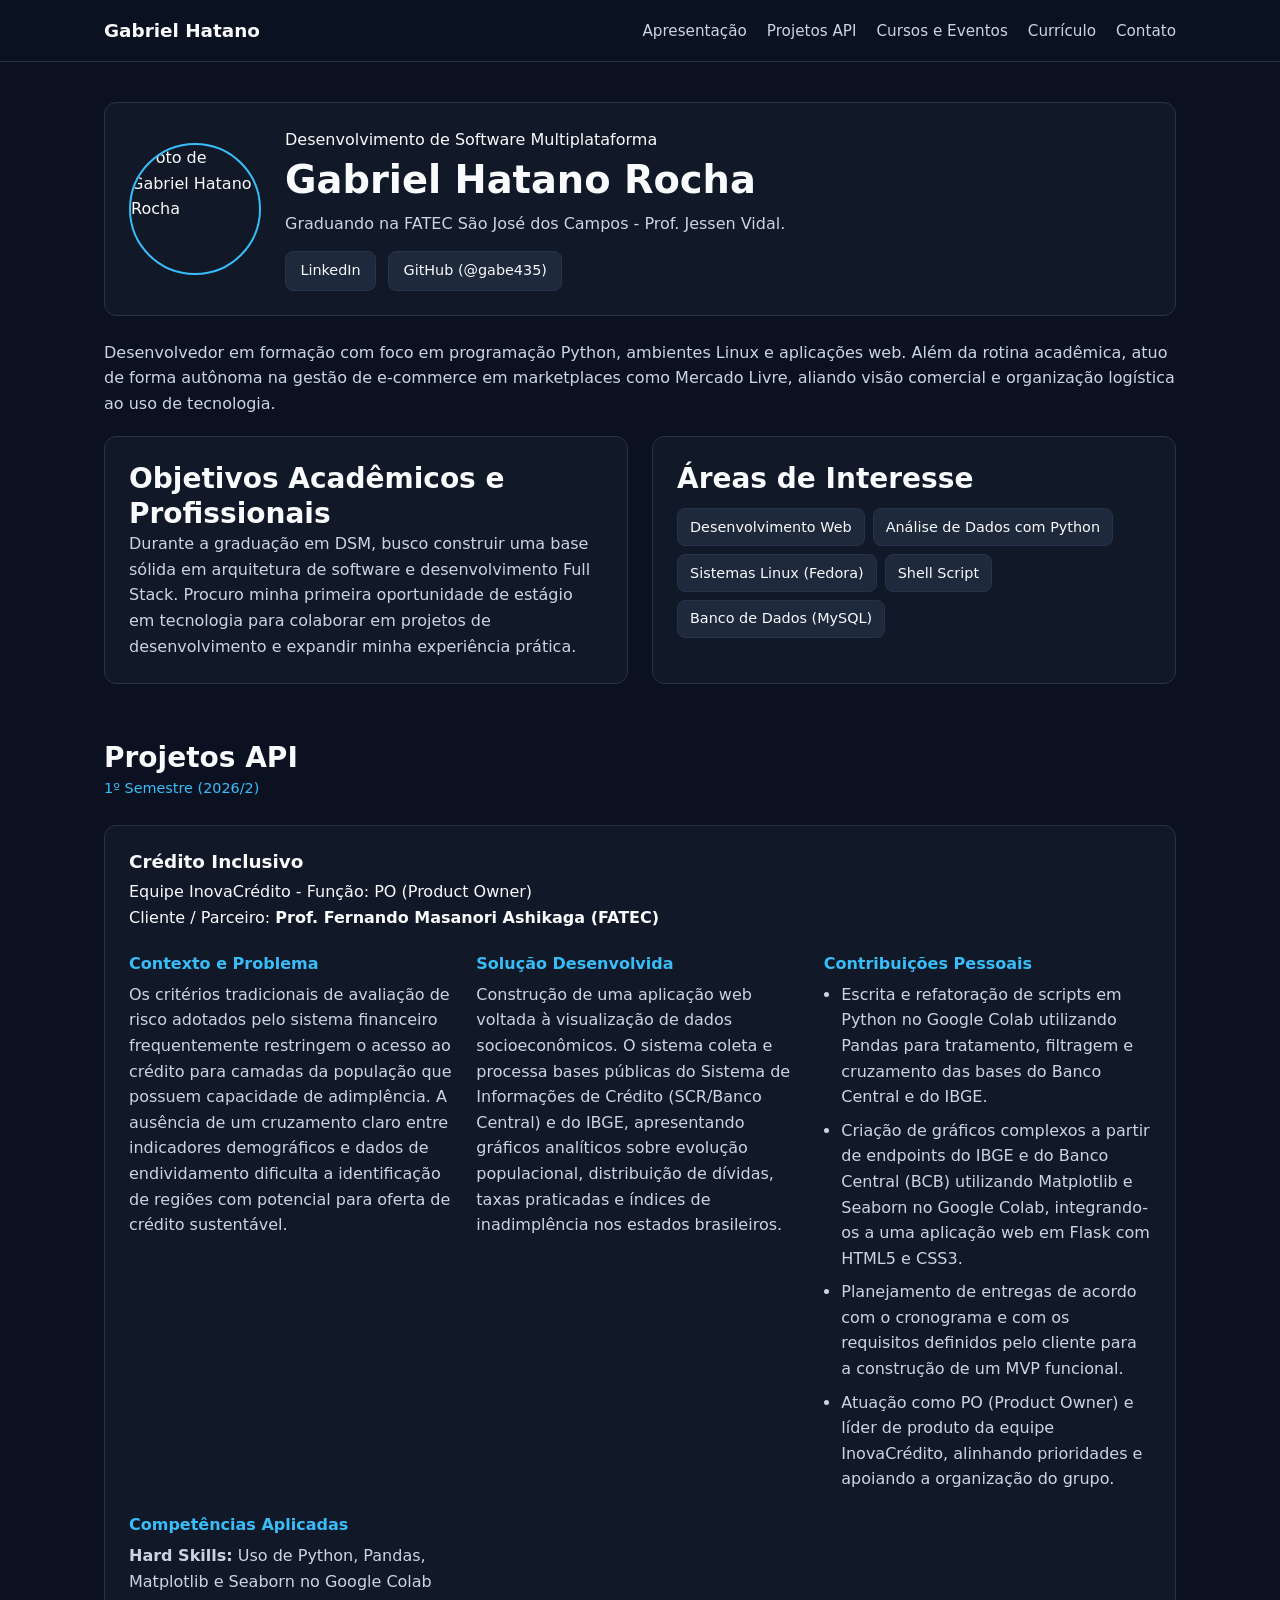
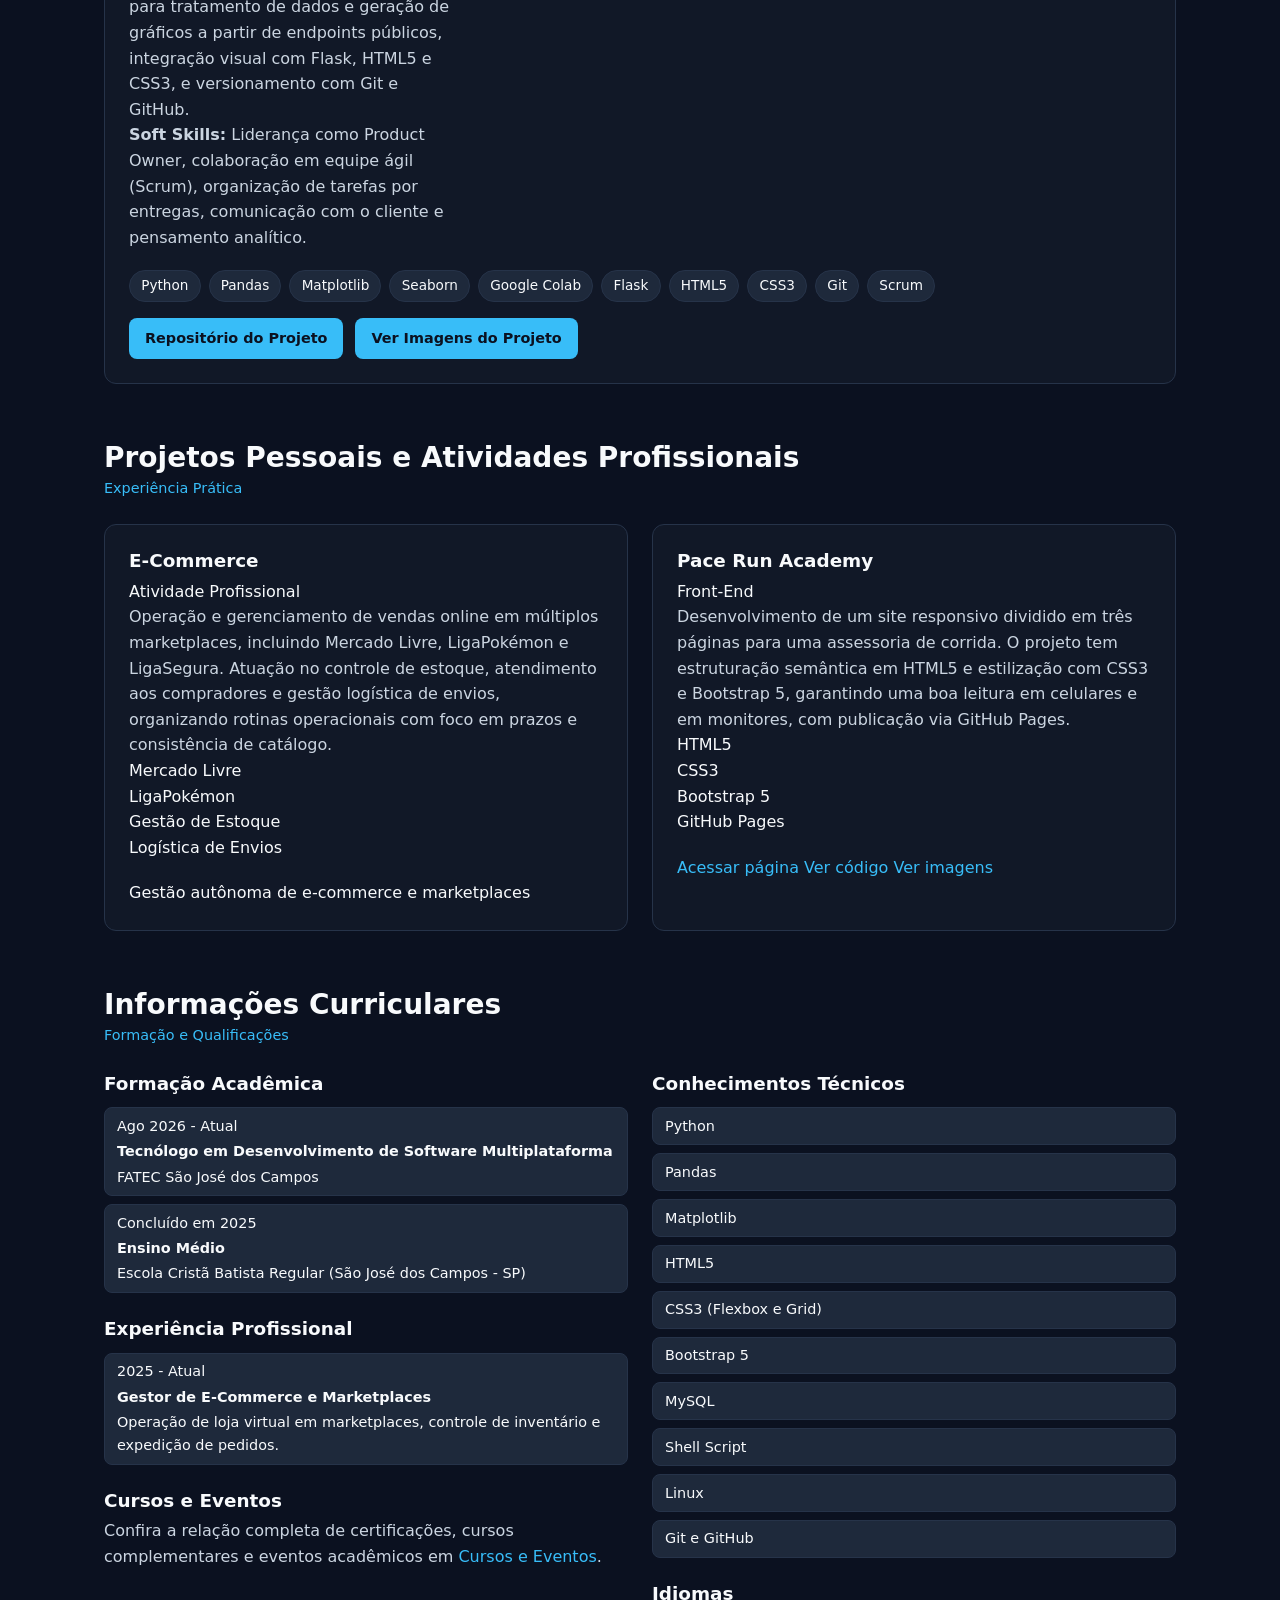
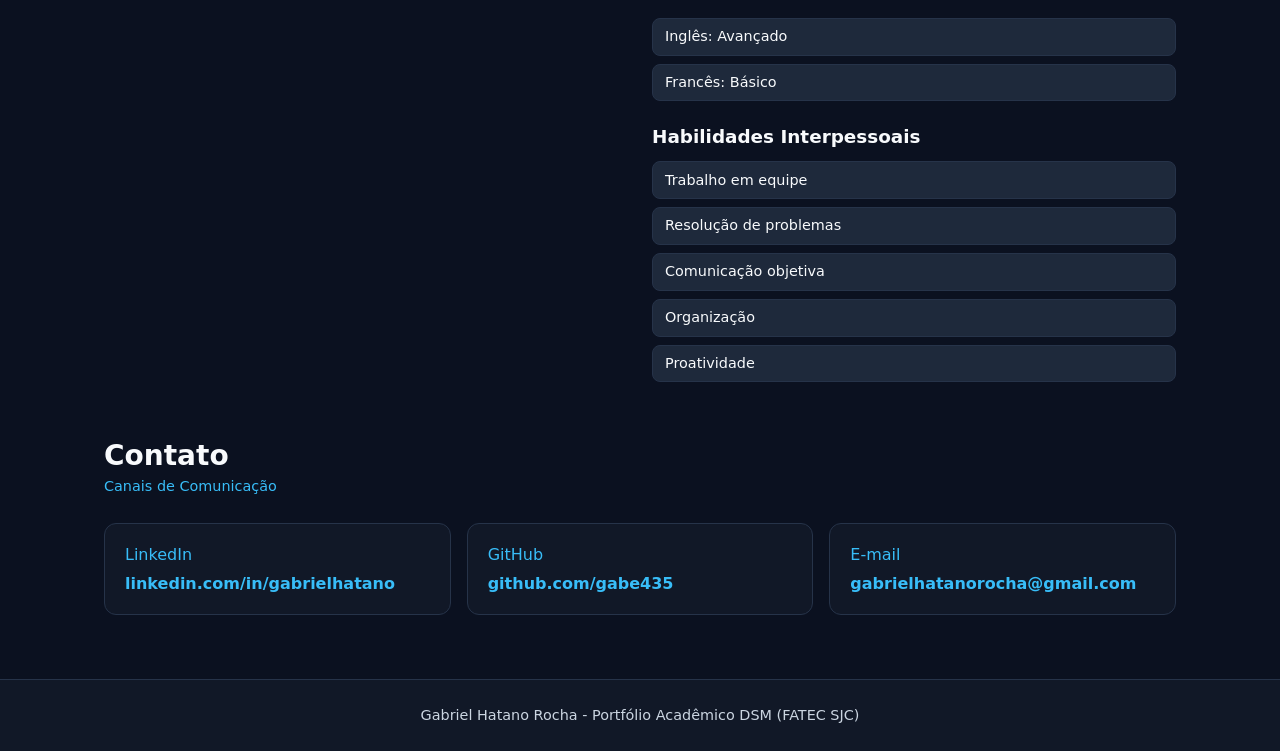
==== commit 18894c44: "Remove link to Galeria de Projetos" ====
--- a/index.html
+++ b/index.html
@@ -14,7 +14,6 @@
                 <ul>
                     <li><a href="#apresentacao">Apresentação</a></li>
                     <li><a href="#projetos-api">Projetos API</a></li>
-                    <li><a href="projetos.html">Galeria de Projetos</a></li>
                     <li><a href="cursos.html">Cursos e Eventos</a></li>
                     <li><a href="#curriculo">Currículo</a></li>
                     <li><a href="#contato">Contato</a></li>
--- a/style.css
+++ b/style.css
@@ -1,12 +1,13 @@
+/* Reset e variáveis visuais */
 :root {
-    --bg-page: #0f172a;
-    --bg-surface: #1e293b;
-    --bg-surface-alt: #162032;
+    --bg-page: #0b1120;
+    --bg-surface: #111827;
+    --bg-surface-soft: #1e293b;
     --text-main: #f8fafc;
     --text-muted: #cbd5e1;
     --accent: #38bdf8;
-    --accent-hover: #0284c7;
-    --border-color: #334155;
+    --accent-hover: #0ea5e9;
+    --border-color: #263349;
     --radius: 12px;
     --max-width: 1120px;
 }
@@ -33,7 +34,6 @@
 a {
     color: var(--accent);
     text-decoration: none;
-    transition: color 0.2s ease, background-color 0.2s ease, border-color 0.2s ease;
 }
 
 a:hover {
@@ -55,7 +55,7 @@
     position: sticky;
     top: 0;
     z-index: 100;
-    background-color: rgba(15, 23, 42, 0.92);
+    background-color: rgba(11, 17, 32, 0.94);
     backdrop-filter: blur(8px);
     border-bottom: 1px solid var(--border-color);
 }
@@ -87,7 +87,7 @@
     color: var(--text-muted);
     font-size: 0.95rem;
     font-weight: 500;
-    padding: 0.25rem 0;
+    padding-bottom: 0.2rem;
 }
 
 header nav a:hover,
@@ -96,7 +96,7 @@
     border-bottom: 2px solid var(--accent);
 }
 
-/* Container principal e seções */
+/* Estrutura principal */
 main {
     max-width: var(--max-width);
     margin: 0 auto;
@@ -106,20 +106,23 @@
     gap: 3.5rem;
 }
 
+section {
+    scroll-margin-top: 5rem;
+}
+
 section > div:first-child {
     margin-bottom: 1.5rem;
 }
 
 h1 {
-    font-size: clamp(1.75rem, 3vw, 2.4rem);
+    font-size: clamp(1.8rem, 3vw, 2.5rem);
     line-height: 1.2;
-    margin-bottom: 0.4rem;
+    margin: 0.25rem 0 0.5rem;
 }
 
 h2 {
     font-size: clamp(1.35rem, 2.2vw, 1.75rem);
     line-height: 1.25;
-    margin-bottom: 0.5rem;
 }
 
 h3 {
@@ -144,40 +147,192 @@
     color: var(--accent);
 }
 
-/* Cards e blocos */
-article {
+/* Apresentação */
+#apresentacao img {
+    width: 132px;
+    height: 132px;
+    border-radius: 50%;
+    object-fit: cover;
+    border: 2px solid var(--accent);
+}
+
+#apresentacao > div:first-child {
+    display: flex;
+    flex-wrap: wrap;
+    align-items: center;
+    gap: 1.5rem;
     background-color: var(--bg-surface);
     border: 1px solid var(--border-color);
     border-radius: var(--radius);
     padding: 1.5rem;
+}
+
+#apresentacao > div:first-child > div > div {
+    display: flex;
+    flex-wrap: wrap;
+    gap: 0.75rem;
+    margin-top: 0.9rem;
+}
+
+#apresentacao > div:first-child > div > div a {
+    display: inline-block;
+    background-color: var(--bg-surface-soft);
+    border: 1px solid var(--border-color);
+    color: var(--text-main);
+    padding: 0.45rem 0.9rem;
+    border-radius: 8px;
+    font-size: 0.9rem;
+    font-weight: 500;
+}
+
+#apresentacao > div:first-child > div > div a:hover {
+    border-color: var(--accent);
+    color: var(--accent);
+}
+
+#apresentacao > div:last-child {
+    display: grid;
+    grid-template-columns: repeat(auto-fit, minmax(280px, 1fr));
+    gap: 1.5rem;
+    margin-top: 1.25rem;
+}
+
+#apresentacao > div:last-child > div {
+    background-color: var(--bg-surface);
+    border: 1px solid var(--border-color);
+    border-radius: var(--radius);
+    padding: 1.5rem;
+}
+
+#apresentacao ul,
+#curriculo ul {
+    display: flex;
+    flex-wrap: wrap;
+    gap: 0.5rem;
+    margin-top: 0.75rem;
+}
+
+#apresentacao ul li,
+#curriculo ul li {
+    background-color: var(--bg-surface-soft);
+    border: 1px solid var(--border-color);
+    border-radius: 8px;
+    padding: 0.4rem 0.75rem;
+    font-size: 0.9rem;
+    color: var(--text-main);
+}
+
+/* Cards de projetos */
+article {
+    background-color: var(--bg-surface);
+    border: 1px solid var(--border-color);
+    border-radius: var(--radius);
+    padding: 1.5rem;
     display: flex;
     flex-direction: column;
     gap: 1.25rem;
 }
 
-section > div:nth-of-type(2) {
+#projetos > div:nth-of-type(2),
+#cursos-eventos > div:not(:first-child) {
     display: grid;
     grid-template-columns: repeat(auto-fit, minmax(290px, 1fr));
     gap: 1.5rem;
 }
 
+#projetos-api article > div:nth-child(2) {
+    display: grid;
+    grid-template-columns: repeat(auto-fit, minmax(260px, 1fr));
+    gap: 1.25rem;
+}
+
+#projetos-api article > div:nth-child(2) ul {
+    display: flex;
+    flex-direction: column;
+    gap: 0.5rem;
+    padding-left: 1.1rem;
+    list-style: disc;
+    color: var(--text-muted);
+}
+
 /* Tags de tecnologia */
-article ul {
+article > div:last-child ul {
     display: flex;
     flex-wrap: wrap;
     gap: 0.5rem;
-}
-
-article ul li {
-    background-color: var(--bg-surface-alt);
+    margin-bottom: 1rem;
+}
+
+article > div:last-child ul li {
+    background-color: var(--bg-surface-soft);
     border: 1px solid var(--border-color);
     color: var(--text-main);
     font-size: 0.85rem;
-    padding: 0.3rem 0.75rem;
+    padding: 0.25rem 0.7rem;
     border-radius: 999px;
 }
 
-/* Galeria de imagens (projetos.html) */
+/* Botões de ação */
+article > div:last-child > div {
+    display: flex;
+    flex-wrap: wrap;
+    gap: 0.75rem;
+}
+
+article > div:last-child > div a {
+    display: inline-block;
+    background-color: var(--accent);
+    color: var(--bg-page);
+    font-weight: 600;
+    font-size: 0.9rem;
+    padding: 0.55rem 1rem;
+    border-radius: 8px;
+}
+
+article > div:last-child > div a:hover {
+    background-color: var(--accent-hover);
+    color: var(--text-main);
+}
+
+/* Currículo e Contato */
+#curriculo > div:nth-of-type(2) {
+    display: grid;
+    grid-template-columns: repeat(auto-fit, minmax(300px, 1fr));
+    gap: 1.5rem;
+}
+
+#curriculo > div:nth-of-type(2) > div > h3:not(:first-child) {
+    margin-top: 1.5rem;
+}
+
+#curriculo ul li {
+    display: flex;
+    flex-direction: column;
+    gap: 0.15rem;
+    width: 100%;
+}
+
+#contato > div:nth-of-type(2) {
+    display: grid;
+    grid-template-columns: repeat(auto-fit, minmax(220px, 1fr));
+    gap: 1rem;
+}
+
+#contato > div:nth-of-type(2) a {
+    display: flex;
+    flex-direction: column;
+    gap: 0.25rem;
+    background-color: var(--bg-surface);
+    border: 1px solid var(--border-color);
+    border-radius: var(--radius);
+    padding: 1.1rem 1.25rem;
+}
+
+#contato > div:nth-of-type(2) a:hover {
+    border-color: var(--accent);
+}
+
+/* Galeria em projetos.html */
 #galeria-projetos > article > div:nth-child(2) {
     display: grid;
     grid-template-columns: repeat(auto-fit, minmax(280px, 1fr));
@@ -185,7 +340,7 @@
 }
 
 figure {
-    background-color: var(--bg-surface-alt);
+    background-color: var(--bg-surface-soft);
     border: 1px solid var(--border-color);
     border-radius: 10px;
     overflow: hidden;
@@ -205,33 +360,10 @@
     color: var(--text-muted);
 }
 
-/* Botões / links de ação */
-article > div:last-child {
-    display: flex;
-    flex-wrap: wrap;
-    gap: 0.75rem;
-    margin-top: auto;
-}
-
-article > div:last-child a {
-    display: inline-block;
-    background-color: var(--accent);
-    color: var(--bg-page);
-    font-weight: 600;
-    font-size: 0.9rem;
-    padding: 0.55rem 1rem;
-    border-radius: 8px;
-}
-
-article > div:last-child a:hover {
-    background-color: var(--accent-hover);
-    color: var(--text-main);
-}
-
 /* Rodapé */
 footer {
     border-top: 1px solid var(--border-color);
-    background-color: var(--bg-surface-alt);
+    background-color: var(--bg-surface);
     padding: 1.5rem;
     text-align: center;
 }
@@ -245,7 +377,7 @@
     font-size: 0.9rem;
 }
 
-/* Responsividade em telas pequenas */
+/* Responsividade */
 @media (max-width: 640px) {
     header > div {
         flex-direction: column;
@@ -257,7 +389,9 @@
         gap: 2.5rem;
     }
 
-    article {
+    article,
+    #apresentacao > div:first-child,
+    #apresentacao > div:last-child > div {
         padding: 1.25rem;
     }
 }
